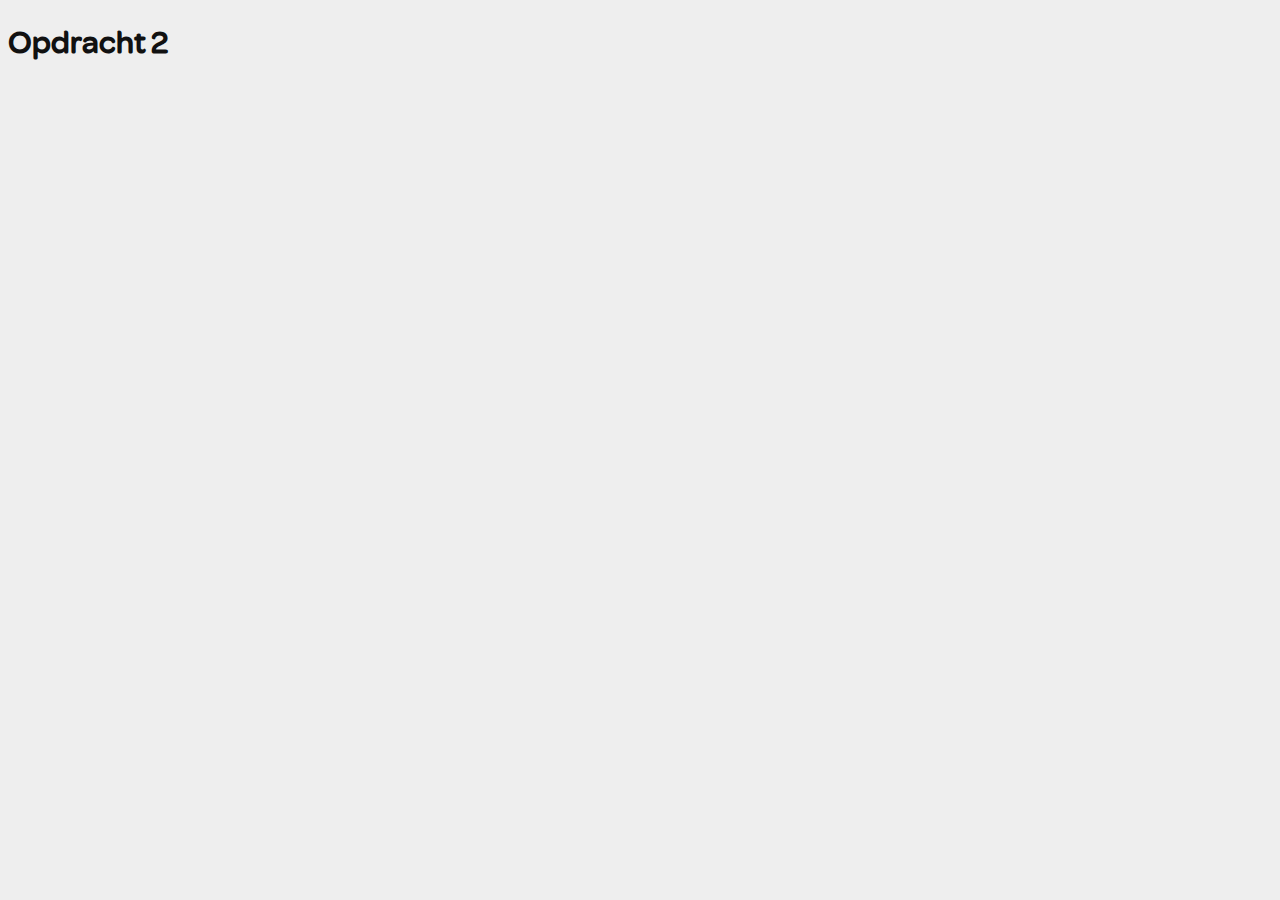
==== opdracht2/index.html @ a7a6c74e "Add files via upload" ====
<!doctype html>
<html lang="nl">
	
<head>
	<meta charset="UTF-8">
	<meta name="author" content="jouw naam">
	<meta name="viewport" content="width=device-width, initial-scale=1">
	
	<title>Opdracht 2: Interactie galore - Frontend voor Designers</title>
	
	<link href="styles/style.css" rel="stylesheet">
  <link rel="icon" type="image/svg+xml" href="images/favicon.svg">
</head>

<body>
	<h1>Opdracht 2</h1>

	<script defer src="scripts/script.js"></script>
</body>
	
</html>
---- opdracht2/styles/style.css ----
/* CSS Document */

/*********/
/* FONTS */
/*********/
@font-face {
	font-family: 'eenfont';
	src: url('../fonts/eenfont.woff2') format('woff2'),
			 url('../fonts/eenfont.woff') format('woff');
	font-weight: normal;
	font-style: normal;

}





/**************/
/* CSS REMEDY */
/**************/
*, *::after, *::before {
  box-sizing:border-box;  
}

button:not[disabled], summary {
	cursor: pointer;
}





/*********************/
/* CUSTOM PROPERTIES */
/*********************/
:root {
	/* startje */
	--color-text:#111;
	--color-background:#eee;
}





/****************/
/* JOUW STYLING */
/****************/
body {
  font-family:eenfont, sans-serif;
  color:var(--color-text);
  background-color:var(--color-background);
}

/* jouw code */
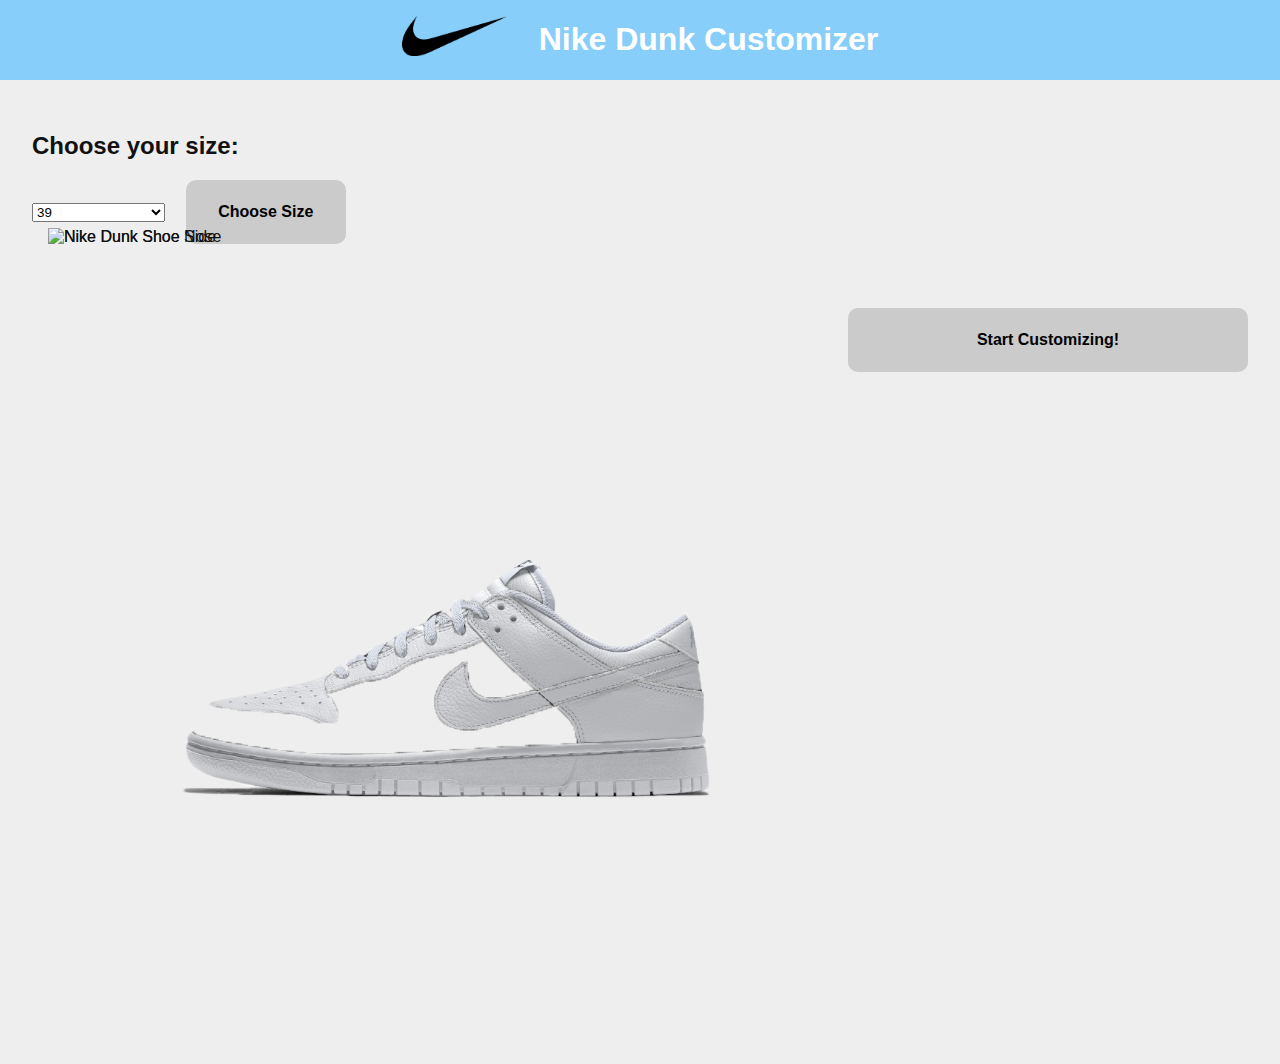
==== commit c38a0136: "Add files via upload" ====
--- a/opdracht2/index.html
+++ b/opdracht2/index.html
@@ -13,9 +13,121 @@
 </head>
 
 <body>
-	<h1>Opdracht 2</h1>
+	<div class="logo">
+		<img src="./images/logonike.png" alt="Nike logo">
+		<h1>Nike Dunk Customizer</h1>
+	</div>
+
+	<div class="customize-sneaker">
+	
+		<div class="size-container">
+			<h2>Choose your size:</h2>
+				<p id="sizeChosen"></p>
+		</div>
+
+		<form>
+
+			<select id="sizeList">
+				<option>39</option>
+				<option>40</option>
+				<option>41</option>
+				<option>42</option>
+				<option>43</option>
+				<option>44</option>
+				<option>45</option>
+				<option>46</option>
+			</select>
+		
+			<button id="size-button" type="button" onclick="selectSize()">Choose Size</button>
+		
+		</form>
+
+		<!-- <form>
+			<div class="size-container">
+				<div class="size-button">
+					<input type="radio" id="39" name="size-picker" onclick="myFunction(this.value)" value="39">
+						<label for="39">39</label>
+				</div>
+				<div class="size-button">
+					<input type="radio" id="40" name="size-picker" onclick="myFunction(this.value)" value="40">
+						<label for="40">40</label>
+				</div>
+				<div class="size-button">
+					<input type="radio" id="41" name="size-picker" onclick="myFunction(this.value)" value="41">
+						<label for="41">41</label>
+				</div>
+				<div class="size-button">
+					<input type="radio" id="42" name="size-picker" onclick="myFunction(this.value)" value="42">
+						<label for="42">42</label>
+				</div>
+				<div class="size-button">
+					<input type="radio" id="43" name="size-picker" onclick="myFunction(this.value)" value="43">
+						<label for="43">43</label>
+				</div>
+				<div class="size-button">
+					<input type="radio" id="44" name="size-picker" onclick="myFunction(this.value)" value="44">
+						<label for="44">44</label>
+				</div>
+				<div class="size-button">
+					<input type="radio" id="45" name="size-picker" onclick="myFunction(this.value)" value="45">
+						<label for="45">45</label>
+				</div>
+				<div class="size-button">
+					<input type="radio" id="46" name="size-picker" onclick="myFunction(this.value)" value="46">
+						<label for="46">46</label>
+				</div>	
+
+						  <input type="submit" value="Choose Size">
+			</div>
+	</form> -->
+
+		<div class="product-container">
+
+				<div id="shoe">
+					<img id="toe-shoe" src="./images/toe/ToeWhite.png" alt="Nike Dunk Shoe Toe"/>
+					<img id="nose-shoe" src="./images/nose/NoseWhite.png" alt="Nike Dunk Shoe Nose"/>
+					<img id="side-shoe" src="./images/side/SideWhite.png" alt="Nike Dunk Shoe Side"/>
+					<img id="swoosh-shoe" src="./images/swoosh/SwooshWhite.png" alt="Nike Dunk Shoe Swoosh"/>
+					<img id="lace-shoe" src="./images/lace/LaceWhite.png" alt="Nike Dunk Shoe Lace"/>
+					<img id="upper-shoe" src="./images/upper/UpperWhite.png" alt="Nike Dunk Shoe Upper"/>
+					<img id="heel-shoe" src="./images/heel/HeelWhite.png" alt="Nike Dunk Shoe Heel"/>
+					<img id="back-shoe" src="./images/back/BackWhite.png" alt="Nike Dunk Shoe Back"/>
+					<img id="sole-shoe" src="./images/sole/SoleWhite.png" alt="Nike Dunk Shoe Sole"/>					
+				</div>
+
+				<div class="buttons-container">
+					<button id="customize-button" onclick="openMenu()">Start Customizing!</button>
+				
+					<div id="myDIV">
+						<button id="toe-button" onclick="nextToeImage()" type="button">Toe</button>
+						<button id="nose-button"onclick="nextNoseImage()" type="button">Nose</button>
+						<button id="side-button"onclick="nextSideImage()" type="button">Side</button>
+						<button id="swoosh-button"onclick="nextSwooshImage()" type="button">Swoosh</button>
+						<button id="lace-button"onclick="nextLaceImage()" type="button">Laces</button>
+						<button id="upper-button"onclick="nextUpperImage()" type="button">Upper</button>
+						<button id="heel-button"onclick="nextHeelImage()" type="button">Heel</button>
+						<button id="back-button"onclick="nextBackImage()" type="button">Back</button>
+						<button id="sole-button"onclick="nextSoleImage()" type="button">Sole</button>
+						<button id="save">Save</button>
+					</div>	
+				</div>
+		</div>	
+
+		<!-- <div>
+			<img src="images/sole/SoleBlack.png" id="color" ondragstart="dragStartHandler(event);" draggable="true">
+			</img>
+		</div>
+		<div id="target"
+      			ondrop="dropHandler(event);"
+     			 ondragover="dragOverHandler(event);">
+     			 Drop Zone
+		</div> -->
+	</div>
+	
 
 	<script defer src="scripts/script.js"></script>
+
+	
 </body>
 	
 </html>
--- a/opdracht2/styles/style.css
+++ b/opdracht2/styles/style.css
@@ -3,17 +3,21 @@
 /*********/
 /* FONTS */
 /*********/
+/* @font-face {
+	font-family: 'Proxima-Nova';
+	src: url('../fonts/fontspring-demo-proximanova-bold-webfont.woff') format('woff2'),
+			 url('../fonts/fontspring-demo-proximanova-bold-webfont.woff2') format('woff');
+	font-weight: bold;
+	font-style: normal;
+}
+
 @font-face {
-	font-family: 'eenfont';
-	src: url('../fonts/eenfont.woff2') format('woff2'),
-			 url('../fonts/eenfont.woff') format('woff');
-	font-weight: normal;
-	font-style: normal;
-
-}
-
-
-
+	font-family: 'Proxima-Nova';
+	src: url('../fonts/fontspring-demo-proximanova-boldit-webfont.woff') format('woff2'),
+			 url('../fonts/fontspring-demo-proximanova-boldit-webfont.woff2') format('woff');
+	font-weight: bold;
+	font-style: italic;
+} */
 
 
 /**************/
@@ -26,10 +30,6 @@
 button:not[disabled], summary {
 	cursor: pointer;
 }
-
-
-
-
 
 /*********************/
 /* CUSTOM PROPERTIES */
@@ -40,18 +40,267 @@
 	--color-background:#eee;
 }
 
-
-
-
-
 /****************/
 /* JOUW STYLING */
 /****************/
 body {
-  font-family:eenfont, sans-serif;
+  font-family: Helvetica, sans-serif, sans-serif;
   color:var(--color-text);
   background-color:var(--color-background);
+  padding: 0;
+  margin: 0;
 }
 
 /* jouw code */
 
+.logo{
+	display: flex;
+	gap: 2em;
+	justify-content: center;
+	background-color: lightskyblue;
+}
+
+h1{
+	color: white;
+}
+
+.logo img{
+	width: 105px;
+	height: 40px;
+	margin-top: 1em;
+}
+
+.customize-sneaker{
+	padding: 2em;
+}
+
+.product-container{
+	display: flex;
+	justify-content: flex-end;
+}
+
+.size-container{
+	display: flex;
+	align-items: center;
+}
+
+form{
+	margin-bottom: 4em;
+	margin-left: 0;
+}
+
+#sizeList{
+	width: 10em;
+}
+
+#size-button{
+	background-color: rgb(203, 203, 203);
+	border-radius: 10px;
+	border: none;
+	cursor: pointer;
+	font-size: 1em;
+	font-weight: 900;
+	width: 10em;
+	margin-left: 1em;
+	height: 4em;
+	align-self: center;
+}
+
+#size-button:hover{
+	background-color: rgb(143, 212, 255);
+	color: white;
+	transition: 1s;
+}
+
+#sizeChosen{
+	font-size: 2em;
+	margin-left: 1em;
+	margin-top: 1em;
+	color: rgb(0, 162, 255);
+}
+
+.buttons-container{
+	width: 400px;
+}
+
+#customize-button{
+	background-color: rgb(203, 203, 203);
+	border: none;
+	font-size: 1em;
+	font-weight: 900;
+	border-radius: 10px;
+	cursor: pointer;
+	width: 100%;
+	height: 4em;
+}
+
+#customize-button:hover{
+	background-color: rgb(143, 212, 255);
+	color: white;
+	transition: .8s;
+}
+
+#myDIV{
+	display: none;
+	grid-template-columns: 1fr 1fr;
+	margin-top: 1em;
+	cursor: pointer;
+}
+
+#myDIV button{
+	padding: 1em;
+	margin: 1em;
+	cursor: pointer;
+	font-size: 1em;
+	width: 12em;
+	margin-left: 0;
+}
+
+#myDIV button:nth-of-type(10){
+	background-color: lightblue;
+	border-radius: 8px;
+	border: none;
+	cursor: pointer;
+}
+
+#myDIV button:nth-of-type(10):hover{
+	background-color: rgb(37, 204, 255);
+	transition: 1s;
+}
+
+#myDIV p{
+	font-size: 2em;
+	color: white;
+}
+
+#toe-shoe,
+#nose-shoe,
+#side-shoe,
+#swoosh-shoe,
+#lace-shoe,
+#upper-shoe,
+#heel-shoe,
+#back-shoe {
+	width: 800px;
+	height: auto;
+	position: absolute;
+	margin-left: -25em;
+	margin-top: -5em;
+}
+
+#sole-shoe{
+	width: 800px;
+	height: auto;
+	margin-left: -25em;
+	margin-top: -5em;
+}
+
+#toe-shoe,
+#swoosh-shoe{
+	animation: part-1 2.5s ease-in-out forwards;
+}
+
+#nose-shoe,
+#upper-shoe,
+#side-shoe{
+	animation: part-2 2.5s ease-in-out forwards;
+}
+
+#heel-shoe,
+#sole-shoe{
+	animation: part-3 2.5s ease-in-out forwards;
+}
+
+#lace-shoe,
+#back-shoe{
+	animation: part-4 2.5s ease-in-out forwards;
+}
+
+
+@keyframes part-1 {
+  0% {
+    transform: translateX(-200%);
+  }
+  100% {
+    transform: translateX(0);
+  }
+}
+
+@keyframes part-2 {
+	0% {
+	  transform: translateY(-200%);
+	}
+	100% {
+	  transform: translateY(0);
+	}
+}
+
+@keyframes part-3 {
+	0% {
+	  transform: translateX(200%);
+	}
+	100% {
+	  transform: translateX(0);
+	}
+}
+
+@keyframes part-4 {
+	0% {
+	  transform: translateY(200%);
+	}
+	100% {
+	  transform: translateY(0);
+	}
+}
+
+@media only screen and (max-width: 1050px) {
+
+	.product-container{
+		display: flex;
+		flex-direction: column;
+		align-items: center;
+	}
+
+	#toe-shoe,
+	#nose-shoe,
+	#side-shoe,
+	#swoosh-shoe,
+	#lace-shoe,
+	#upper-shoe,
+	#heel-shoe,
+	#back-shoe,
+	#sole-shoe{
+		align-items: center;
+		margin-left: 0;
+		width: 650px;
+		height: auto;
+	}
+}
+
+@media only screen and (max-width: 600px) {
+
+	h1{
+		font-size: 1.5em;
+	}
+
+	.logo img{
+		width: 80px;
+		height: 30px;
+	}
+
+	#toe-shoe,
+	#nose-shoe,
+	#side-shoe,
+	#swoosh-shoe,
+	#lace-shoe,
+	#upper-shoe,
+	#heel-shoe,
+	#back-shoe,
+	#sole-shoe{
+		align-items: center;
+		margin-left: 0;
+		width: 500px;
+		height: auto;
+	}
+
+}
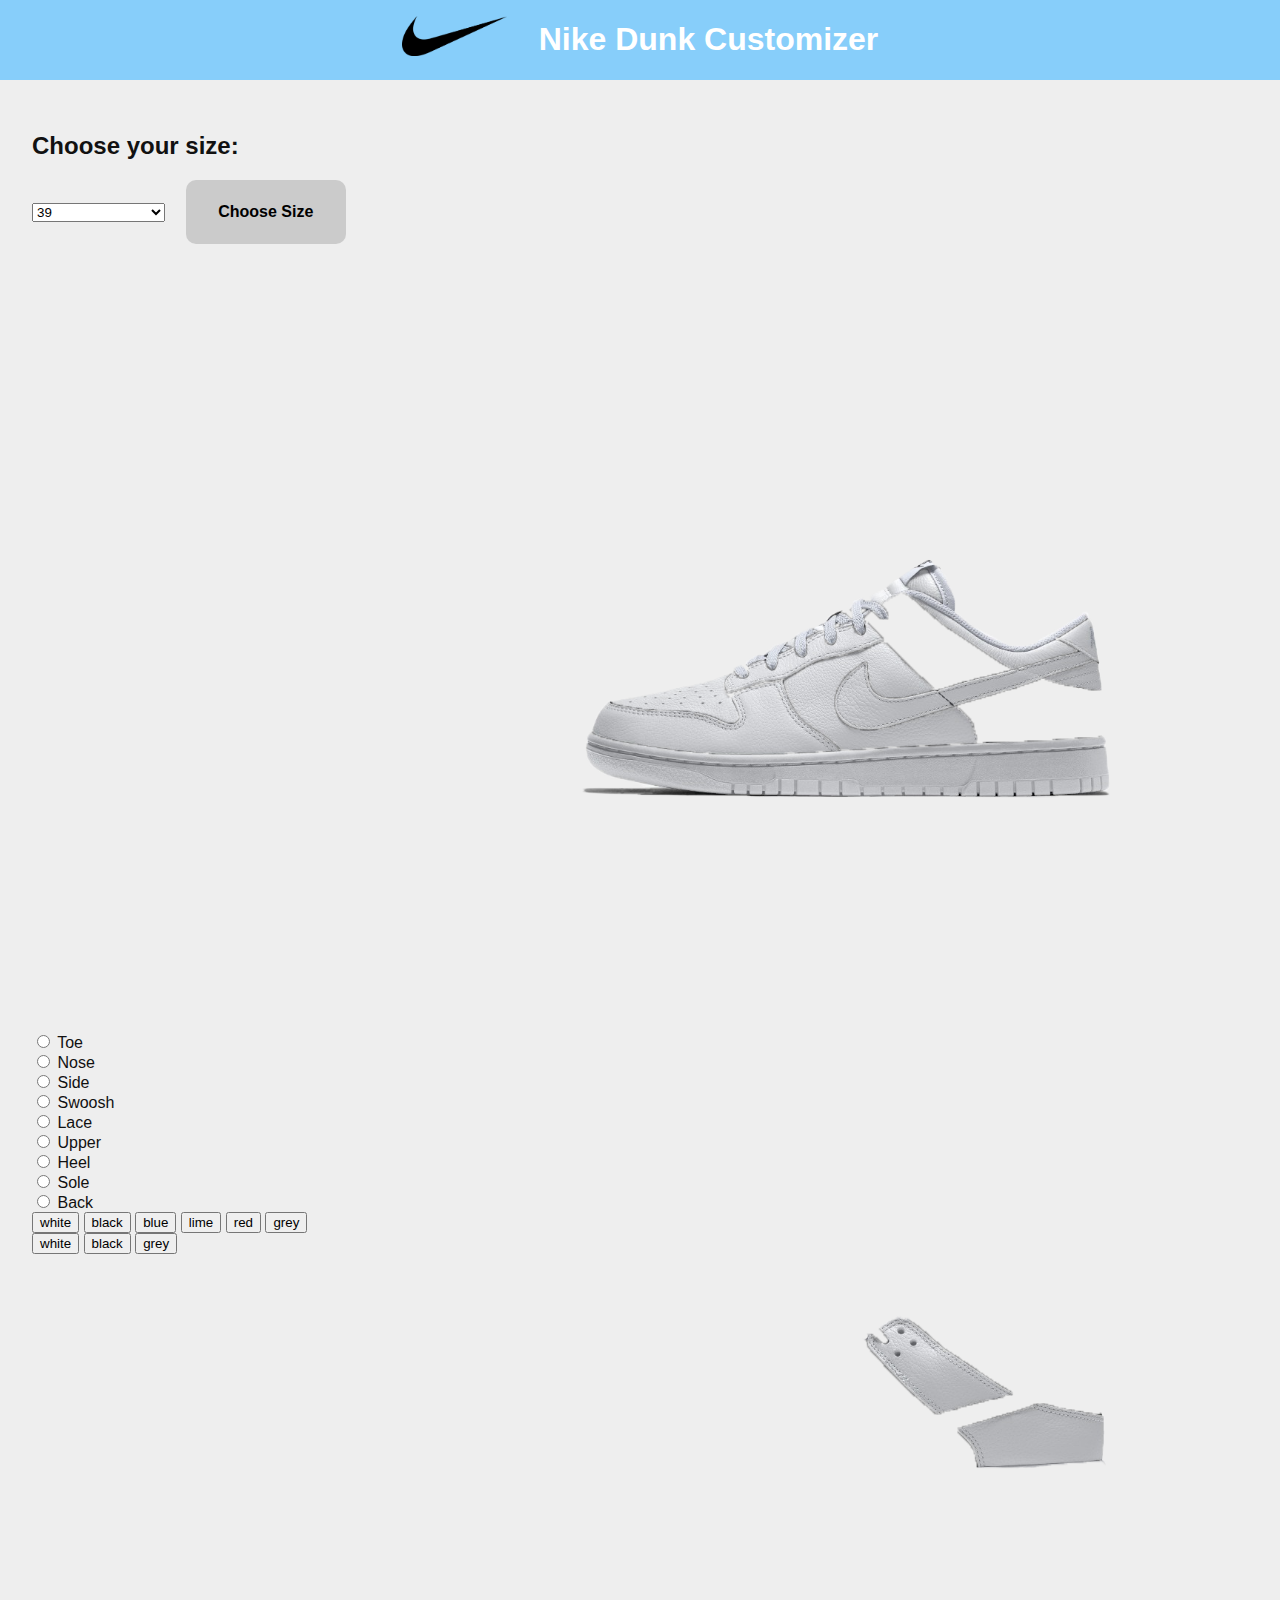
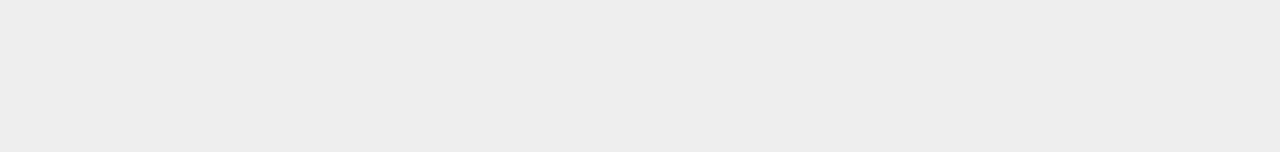
==== commit 2465940d: "Add files via upload" ====
--- a/opdracht2/index.html
+++ b/opdracht2/index.html
@@ -42,50 +42,40 @@
 		
 		</form>
 
-		<!-- <form>
-			<div class="size-container">
-				<div class="size-button">
-					<input type="radio" id="39" name="size-picker" onclick="myFunction(this.value)" value="39">
-						<label for="39">39</label>
-				</div>
-				<div class="size-button">
-					<input type="radio" id="40" name="size-picker" onclick="myFunction(this.value)" value="40">
-						<label for="40">40</label>
-				</div>
-				<div class="size-button">
-					<input type="radio" id="41" name="size-picker" onclick="myFunction(this.value)" value="41">
-						<label for="41">41</label>
-				</div>
-				<div class="size-button">
-					<input type="radio" id="42" name="size-picker" onclick="myFunction(this.value)" value="42">
-						<label for="42">42</label>
-				</div>
-				<div class="size-button">
-					<input type="radio" id="43" name="size-picker" onclick="myFunction(this.value)" value="43">
-						<label for="43">43</label>
-				</div>
-				<div class="size-button">
-					<input type="radio" id="44" name="size-picker" onclick="myFunction(this.value)" value="44">
-						<label for="44">44</label>
-				</div>
-				<div class="size-button">
-					<input type="radio" id="45" name="size-picker" onclick="myFunction(this.value)" value="45">
-						<label for="45">45</label>
-				</div>
-				<div class="size-button">
-					<input type="radio" id="46" name="size-picker" onclick="myFunction(this.value)" value="46">
-						<label for="46">46</label>
-				</div>	
-
-						  <input type="submit" value="Choose Size">
-			</div>
-	</form> -->
-
 		<div class="product-container">
 
-				<div id="shoe">
-					<img id="toe-shoe" src="./images/toe/ToeWhite.png" alt="Nike Dunk Shoe Toe"/>
-					<img id="nose-shoe" src="./images/nose/NoseWhite.png" alt="Nike Dunk Shoe Nose"/>
+				<div>
+					<div id="droptargetToe">
+						<img id="toe-shoe" src="./images/toe/ToeWhite.png" alt="Nike Dunk Shoe Toe"/>
+					</div>
+					<div id="droptargetNose">
+						<img id="nose-shoe" src="./images/nose/NoseWhite.png" alt="Nike Dunk Shoe Nose"/>
+					</div>
+					<div id="droptargetSide">
+						<img id="side-shoe" src="./images/side/SideWhite.png" alt="Nike Dunk Shoe Side"/>
+					</div>
+					<div id="droptargetSwoosh">
+						<img id="swoosh-shoe" src="./images/swoosh/SwooshWhite.png" alt="Nike Dunk Shoe Swoosh"/>
+					</div>
+					<div id="droptargetLace">
+						<img id="lace-shoe" src="./images/lace/LaceWhite.png" alt="Nike Dunk Shoe Lace"/>
+					</div>
+					<div id="droptargetUpper">
+						<img id="upper-shoe" src="./images/upper/UpperWhite.png" alt="Nike Dunk Shoe Upper"/>
+					</div>
+					<div id="droptargetHeel">
+						<img id="heel-shoe" src="./images/heel/HeelWhite.png" alt="Nike Dunk Shoe Heel"/>
+					</div>
+					<div id="droptargetSole">
+						<img id="sole-shoe" src="./images/sole/SoleWhite.png" alt="Nike Dunk Shoe Sole"/>
+					</div>
+					<div id="droptargetBack">
+						<img id="back-shoe" src="./images/back/BackWhite.png" alt="Nike Dunk Shoe Back"/>
+					</div>
+				</div>
+		</div>	
+
+				<!-- <div id="droptarget">
 					<img id="side-shoe" src="./images/side/SideWhite.png" alt="Nike Dunk Shoe Side"/>
 					<img id="swoosh-shoe" src="./images/swoosh/SwooshWhite.png" alt="Nike Dunk Shoe Swoosh"/>
 					<img id="lace-shoe" src="./images/lace/LaceWhite.png" alt="Nike Dunk Shoe Lace"/>
@@ -93,12 +83,12 @@
 					<img id="heel-shoe" src="./images/heel/HeelWhite.png" alt="Nike Dunk Shoe Heel"/>
 					<img id="back-shoe" src="./images/back/BackWhite.png" alt="Nike Dunk Shoe Back"/>
 					<img id="sole-shoe" src="./images/sole/SoleWhite.png" alt="Nike Dunk Shoe Sole"/>					
-				</div>
-
-				<div class="buttons-container">
+				</div> -->
+
+				<!-- <div class="buttons-container">
 					<button id="customize-button" onclick="openMenu()">Start Customizing!</button>
 				
-					<div id="myDIV">
+					<div id="shoe-buttons">
 						<button id="toe-button" onclick="nextToeImage()" type="button">Toe</button>
 						<button id="nose-button"onclick="nextNoseImage()" type="button">Nose</button>
 						<button id="side-button"onclick="nextSideImage()" type="button">Side</button>
@@ -108,24 +98,120 @@
 						<button id="heel-button"onclick="nextHeelImage()" type="button">Heel</button>
 						<button id="back-button"onclick="nextBackImage()" type="button">Back</button>
 						<button id="sole-button"onclick="nextSoleImage()" type="button">Sole</button>
-						<button id="save">Save</button>
 					</div>	
-				</div>
-		</div>	
-
-		<!-- <div>
-			<img src="images/sole/SoleBlack.png" id="color" ondragstart="dragStartHandler(event);" draggable="true">
-			</img>
-		</div>
-		<div id="target"
-      			ondrop="dropHandler(event);"
-     			 ondragover="dragOverHandler(event);">
-     			 Drop Zone
-		</div> -->
+				</div> -->
+
+				<!-- <button id="menuButtonToe" onclick="openMenuToe()">Toe</button>
+				<button id="menuButtonNose" onclick="openMenuNose()">Nose</button> -->
+		
+				<!-- <div>
+					<div>
+					  <input type="radio" id="toe" name="itemSelect" value="Toe"
+							 checked onclick="openMenuToe()">
+					  <label for="toe">Toe</label>
+					</div>
+				
+					<div>
+					  <input type="radio" id="nose" name="itemSelect" value="Nose" onclick="openMenuNose()">
+					  <label for="nose">Nose</label>
+					</div>
+				</div> -->
+
+				<div>
+					<div>
+					  <input type="radio" id="toe" name="itemSelect" value="Toe"
+							onclick="openMenu()">
+					  <label for="toe">Toe</label>
+					</div>
+				
+					<div>
+					  <input type="radio" id="nose" name="itemSelect" value="Nose" 
+					  		onclick="openMenu()">
+					  <label for="">Nose</label>
+					</div>
+					
+					<div>
+						<input type="radio" id="side" name="itemSelect" value="Side" 
+								onclick="openMenu()">
+						<label for="">Side</label>
+					</div>
+
+					<div>
+					  <input type="radio" id="swoosh" name="itemSelect" value="Swoosh" 
+					  		onclick="openMenu()">
+					  <label for="">Swoosh</label>
+					</div>
+
+					<div>
+						<input type="radio" id="lace" name="itemSelect" value="Lace" 
+								onclick="openMenu()">
+						<label for="">Lace</label>
+					</div>
+
+					<div>
+						<input type="radio" id="upper" name="itemSelect" value="Upper" 
+								onclick="openMenu()">
+						<label for="">Upper</label>
+					</div>
+
+					<div>
+						<input type="radio" id="heel" name="itemSelect" value="Heel" 
+								onclick="openMenu()">
+						<label for="">Heel</label>
+					</div>
+
+					<div>
+						<input type="radio" id="sole" name="itemSelect" value="Sole" 
+								onclick="openMenuSole()">
+						<label for="">Sole</label>
+					</div>
+
+					<div>
+						<input type="radio" id="back" name="itemSelect" value="Back" 
+								onclick="openMenu()">
+						<label for="">Back</label>
+					</div>
+				</div>
+					
+
+				
+
+				<!-- <div id="toeColors">
+					<button id="dragWhiteToe" draggable="true" value="white">white</button>
+					<button id="dragBlackToe" draggable="true" value="black">black</button>
+					<button id="dragBlueToe" draggable="true" value="blue">blue</button>
+					<button id="dragLimeToe" draggable="true" value="lime">lime</button>
+					<button id="dragRedToe" draggable="true" value="red">red</button>
+					<button id="dragGreyToe" draggable="true" value="grey">grey</button>
+				</div>
+
+				<div id="noseColors">
+					<button id="dragWhiteNose" draggable="true" value="white">white</button>
+					<button id="dragBlackNose" draggable="true" value="black">black</button>
+					<button id="dragBlueNose" draggable="true" value="blue">blue</button>
+					<button id="dragLimeNose" draggable="true" value="lime">lime</button>
+					<button id="dragRedNose" draggable="true" value="red">red</button>
+					<button id="dragGreyNose" draggable="true" value="grey">grey</button>
+				</div> -->
+
+				<div id="colors">
+					<button id="dragWhite" draggable="true" value="white">white</button>
+					<button id="dragBlack" draggable="true" value="black">black</button>
+					<button id="dragBlue" draggable="true" value="blue">blue</button>
+					<button id="dragLime" draggable="true" value="lime">lime</button>
+					<button id="dragRed" draggable="true" value="red">red</button>
+					<button id="dragGrey" draggable="true" value="grey">grey</button>
+				</div>
+
+				<div id="colors-sole">
+					<button id="dragWhite" draggable="true" value="white">white</button>
+					<button id="dragBlack" draggable="true" value="black">black</button>
+					<button id="dragGrey" draggable="true" value="grey">grey</button>
+				</div>
 	</div>
 	
 
-	<script defer src="scripts/script.js"></script>
+	<script src="scripts/script.js"></script>
 
 	
 </body>
--- a/opdracht2/styles/style.css
+++ b/opdracht2/styles/style.css
@@ -157,15 +157,17 @@
 }
 
 #myDIV button:nth-of-type(10){
-	background-color: lightblue;
+	background-color: rgb(203, 203, 203);
+	font-weight: 900;
 	border-radius: 8px;
 	border: none;
 	cursor: pointer;
 }
 
 #myDIV button:nth-of-type(10):hover{
-	background-color: rgb(37, 204, 255);
-	transition: 1s;
+	background-color: rgb(143, 212, 255);
+	transition: .8s;
+	color: white;
 }
 
 #myDIV p{
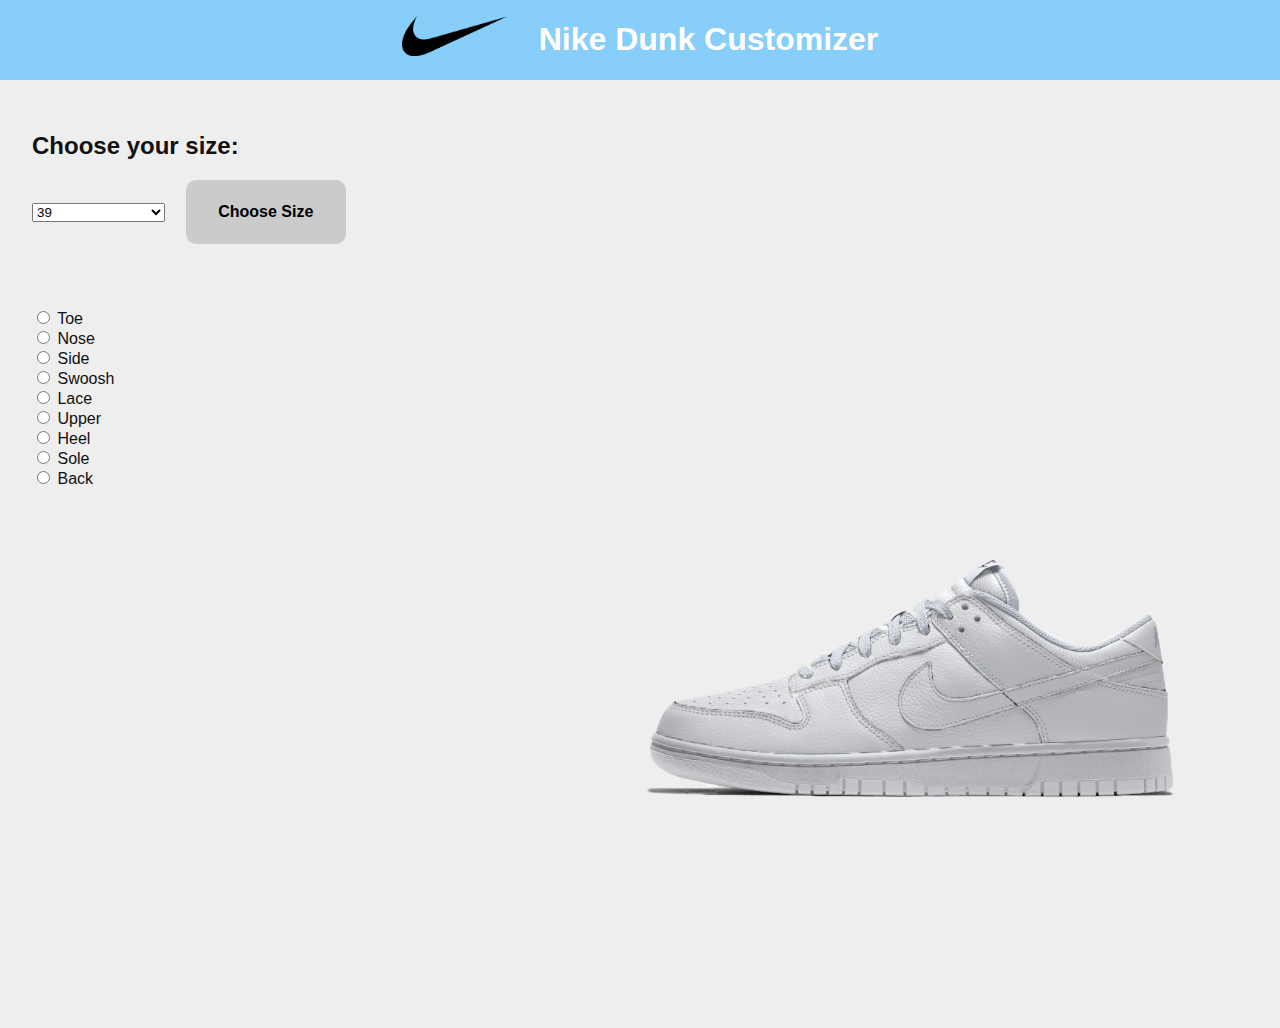
==== commit 46059c62: "Add files via upload" ====
--- a/opdracht2/index.html
+++ b/opdracht2/index.html
@@ -75,48 +75,6 @@
 				</div>
 		</div>	
 
-				<!-- <div id="droptarget">
-					<img id="side-shoe" src="./images/side/SideWhite.png" alt="Nike Dunk Shoe Side"/>
-					<img id="swoosh-shoe" src="./images/swoosh/SwooshWhite.png" alt="Nike Dunk Shoe Swoosh"/>
-					<img id="lace-shoe" src="./images/lace/LaceWhite.png" alt="Nike Dunk Shoe Lace"/>
-					<img id="upper-shoe" src="./images/upper/UpperWhite.png" alt="Nike Dunk Shoe Upper"/>
-					<img id="heel-shoe" src="./images/heel/HeelWhite.png" alt="Nike Dunk Shoe Heel"/>
-					<img id="back-shoe" src="./images/back/BackWhite.png" alt="Nike Dunk Shoe Back"/>
-					<img id="sole-shoe" src="./images/sole/SoleWhite.png" alt="Nike Dunk Shoe Sole"/>					
-				</div> -->
-
-				<!-- <div class="buttons-container">
-					<button id="customize-button" onclick="openMenu()">Start Customizing!</button>
-				
-					<div id="shoe-buttons">
-						<button id="toe-button" onclick="nextToeImage()" type="button">Toe</button>
-						<button id="nose-button"onclick="nextNoseImage()" type="button">Nose</button>
-						<button id="side-button"onclick="nextSideImage()" type="button">Side</button>
-						<button id="swoosh-button"onclick="nextSwooshImage()" type="button">Swoosh</button>
-						<button id="lace-button"onclick="nextLaceImage()" type="button">Laces</button>
-						<button id="upper-button"onclick="nextUpperImage()" type="button">Upper</button>
-						<button id="heel-button"onclick="nextHeelImage()" type="button">Heel</button>
-						<button id="back-button"onclick="nextBackImage()" type="button">Back</button>
-						<button id="sole-button"onclick="nextSoleImage()" type="button">Sole</button>
-					</div>	
-				</div> -->
-
-				<!-- <button id="menuButtonToe" onclick="openMenuToe()">Toe</button>
-				<button id="menuButtonNose" onclick="openMenuNose()">Nose</button> -->
-		
-				<!-- <div>
-					<div>
-					  <input type="radio" id="toe" name="itemSelect" value="Toe"
-							 checked onclick="openMenuToe()">
-					  <label for="toe">Toe</label>
-					</div>
-				
-					<div>
-					  <input type="radio" id="nose" name="itemSelect" value="Nose" onclick="openMenuNose()">
-					  <label for="nose">Nose</label>
-					</div>
-				</div> -->
-
 				<div>
 					<div>
 					  <input type="radio" id="toe" name="itemSelect" value="Toe"
@@ -173,27 +131,6 @@
 					</div>
 				</div>
 					
-
-				
-
-				<!-- <div id="toeColors">
-					<button id="dragWhiteToe" draggable="true" value="white">white</button>
-					<button id="dragBlackToe" draggable="true" value="black">black</button>
-					<button id="dragBlueToe" draggable="true" value="blue">blue</button>
-					<button id="dragLimeToe" draggable="true" value="lime">lime</button>
-					<button id="dragRedToe" draggable="true" value="red">red</button>
-					<button id="dragGreyToe" draggable="true" value="grey">grey</button>
-				</div>
-
-				<div id="noseColors">
-					<button id="dragWhiteNose" draggable="true" value="white">white</button>
-					<button id="dragBlackNose" draggable="true" value="black">black</button>
-					<button id="dragBlueNose" draggable="true" value="blue">blue</button>
-					<button id="dragLimeNose" draggable="true" value="lime">lime</button>
-					<button id="dragRedNose" draggable="true" value="red">red</button>
-					<button id="dragGreyNose" draggable="true" value="grey">grey</button>
-				</div> -->
-
 				<div id="colors">
 					<button id="dragWhite" draggable="true" value="white">white</button>
 					<button id="dragBlack" draggable="true" value="black">black</button>
@@ -203,11 +140,11 @@
 					<button id="dragGrey" draggable="true" value="grey">grey</button>
 				</div>
 
-				<div id="colors-sole">
+				<!-- <div id="colors-sole">
 					<button id="dragWhite" draggable="true" value="white">white</button>
 					<button id="dragBlack" draggable="true" value="black">black</button>
 					<button id="dragGrey" draggable="true" value="grey">grey</button>
-				</div>
+				</div> -->
 	</div>
 	
 
--- a/opdracht2/styles/style.css
+++ b/opdracht2/styles/style.css
@@ -76,7 +76,8 @@
 
 .product-container{
 	display: flex;
-	justify-content: flex-end;
+	justify-content: space-between;
+
 }
 
 .size-container{
@@ -91,6 +92,11 @@
 
 #sizeList{
 	width: 10em;
+}
+
+img{
+	width: 500px;
+	height: auto;
 }
 
 #size-button{
@@ -121,6 +127,7 @@
 
 .buttons-container{
 	width: 400px;
+	margin-right: 10%;
 }
 
 #customize-button{
@@ -140,14 +147,14 @@
 	transition: .8s;
 }
 
-#myDIV{
+#shoe-buttons{
 	display: none;
 	grid-template-columns: 1fr 1fr;
 	margin-top: 1em;
 	cursor: pointer;
 }
 
-#myDIV button{
+#shoe-buttons button{
 	padding: 1em;
 	margin: 1em;
 	cursor: pointer;
@@ -156,7 +163,7 @@
 	margin-left: 0;
 }
 
-#myDIV button:nth-of-type(10){
+#shoe-buttons button:nth-of-type(10){
 	background-color: rgb(203, 203, 203);
 	font-weight: 900;
 	border-radius: 8px;
@@ -164,40 +171,18 @@
 	cursor: pointer;
 }
 
-#myDIV button:nth-of-type(10):hover{
+#shoe-buttons button:nth-of-type(10):hover{
 	background-color: rgb(143, 212, 255);
 	transition: .8s;
 	color: white;
 }
 
-#myDIV p{
+#shoe-buttons p{
 	font-size: 2em;
 	color: white;
 }
 
-#toe-shoe,
-#nose-shoe,
-#side-shoe,
-#swoosh-shoe,
-#lace-shoe,
-#upper-shoe,
-#heel-shoe,
-#back-shoe {
-	width: 800px;
-	height: auto;
-	position: absolute;
-	margin-left: -25em;
-	margin-top: -5em;
-}
-
-#sole-shoe{
-	width: 800px;
-	height: auto;
-	margin-left: -25em;
-	margin-top: -5em;
-}
-
-#toe-shoe,
+/* #toe-shoe,
 #swoosh-shoe{
 	animation: part-1 2.5s ease-in-out forwards;
 }
@@ -216,10 +201,10 @@
 #lace-shoe,
 #back-shoe{
 	animation: part-4 2.5s ease-in-out forwards;
-}
-
-
-@keyframes part-1 {
+} */
+
+
+/* @keyframes part-1 {
   0% {
     transform: translateX(-200%);
   }
@@ -253,14 +238,18 @@
 	100% {
 	  transform: translateY(0);
 	}
-}
-
-@media only screen and (max-width: 1050px) {
+} */
+
+/* @media only screen and (max-width: 1050px) {
 
 	.product-container{
 		display: flex;
 		flex-direction: column;
 		align-items: center;
+	}
+
+	.buttons-container{
+		margin-right: 0;
 	}
 
 	#toe-shoe,
@@ -290,6 +279,10 @@
 		height: 30px;
 	}
 
+	.buttons-container{
+		margin-right: 0;
+	}
+
 	#toe-shoe,
 	#nose-shoe,
 	#side-shoe,
@@ -305,4 +298,303 @@
 		height: auto;
 	}
 
-}
+} */
+
+#colors,
+#colors-sole{
+	display: none;
+}
+
+#toe-shoe,
+#nose-shoe,
+#side-shoe,
+#swoosh-shoe,
+#lace-shoe,
+#upper-shoe,
+#heel-shoe,
+#back-shoe,
+#sole-shoe {
+	width: 800px;
+	height: auto;
+	position: absolute;
+	margin-top: -5em;
+	margin-left: 30em;
+}
+
+button {
+	inline-size:4em;
+	aspect-ratio: 1;
+	appearance:none;
+	border-radius:50%;
+	border:none;
+	font-size:1em;
+	cursor: pointer;
+}
+
+button[value="white"] {
+	background-color:white;
+}
+
+button[value="black"] {
+	background-color:rgb(15, 15, 15);
+	color: white;
+}
+
+button[value="blue"] {
+	background-color:blue;
+}
+
+button[value="lime"] {
+	background-color: #A4D4BA;
+}
+
+button[value="red"] {
+	background-color:red;
+}
+
+button[value="grey"] {
+	background-color: #6F7478;
+}
+
+#toeColors,
+#noseColors{
+	display: none;
+	margin-top: 1em;
+	cursor: pointer;
+}
+
+/* #droptargetToe,
+#droptargetNose {
+	inline-size:8em;
+} */
+
+/* #droptargetToe img,
+#droptargetNose img {
+	height: 700px;
+	width: auto;
+} */
+
+/* Set Toe Images */
+
+#droptargetToe[data-color="white"] img {
+	content: url("../images/toe/ToeWhite.png");
+}
+
+#droptargetToe[data-color="black"] img {
+	content: url("../images/toe/ToeBlack.png");
+}
+
+#droptargetToe[data-color="blue"] img {
+	content: url("../images/toe/ToeBlue.png");
+}
+
+#droptargetToe[data-color="lime"] img {
+	content: url("../images/toe/ToeLime.png");
+}
+
+#droptargetToe[data-color="red"] img {
+	content: url("../images/toe/ToeRed.png");
+}
+
+#droptargetToe[data-color="grey"] img {
+	content: url("../images/toe/ToeGrey.png");
+}
+
+/* Set Nose Images */
+
+#droptargetNose[data-color="white"] img {
+	content: url("../images/nose/NoseWhite.png");
+}
+
+#droptargetNose[data-color="black"] img {
+	content: url("../images/nose/NoseBlack.png");
+}
+
+#droptargetNose[data-color="blue"] img {
+	content: url("../images/nose/NoseBlue.png");
+}
+
+#droptargetNose[data-color="lime"] img {
+	content: url("../images/nose/NoseLime.png");
+}
+
+#droptargetNose[data-color="red"] img {
+	content: url("../images/nose/NoseRed.png");
+}
+
+#droptargetNose[data-color="grey"] img {
+	content: url("../images/nose/NoseGrey.png");
+}
+
+/* Set Side Images */
+
+#droptargetSide[data-color="white"] img {
+	content: url("../images/side/SideWhite.png");
+}
+
+#droptargetSide[data-color="black"] img {
+	content: url("../images/side/SideBlack.png");
+}
+
+#droptargetSide[data-color="blue"] img {
+	content: url("../images/side/SideBlue.png");
+}
+
+#droptargetSide[data-color="lime"] img {
+	content: url("../images/side/SideLime.png");
+}
+
+#droptargetSide[data-color="red"] img {
+	content: url("../images/side/SideRed.png");
+}
+
+#droptargetSide[data-color="grey"] img {
+	content: url("../images/side/SideGrey.png");
+}
+
+/* Set Swoosh Images */
+
+#droptargetSwoosh[data-color="white"] img {
+	content: url("../images/swoosh/SwooshWhite.png");
+}
+
+#droptargetSwoosh[data-color="black"] img {
+	content: url("../images/swoosh/SwooshBlack.png");
+}
+
+#droptargetSwoosh[data-color="blue"] img {
+	content: url("../images/swoosh/SwooshBlue.png");
+}
+
+#droptargetSwoosh[data-color="lime"] img {
+	content: url("../images/swoosh/SwooshLime.png");
+}
+
+#droptargetSwoosh[data-color="red"] img {
+	content: url("../images/swoosh/SwooshRed.png");
+}
+
+#droptargetSwoosh[data-color="grey"] img {
+	content: url("../images/swoosh/SwooshGrey.png");
+}
+
+/* Set Lace Images */
+
+#droptargetLace[data-color="white"] img {
+	content: url("../images/lace/LaceWhite.png");
+}
+
+#droptargetLace[data-color="black"] img {
+	content: url("../images/lace/LaceBlack.png");
+}
+
+#droptargetLace[data-color="blue"] img {
+	content: url("../images/lace/LaceBlue.png");
+}
+
+#droptargetLace[data-color="lime"] img {
+	content: url("../images/lace/LaceLime.png");
+}
+
+#droptargetLace[data-color="red"] img {
+	content: url("../images/lace/LaceRed.png");
+}
+
+#droptargetLace[data-color="grey"] img {
+	content: url("../images/lace/LaceGrey.png");
+}
+
+/* Set Upper Images */
+
+#droptargetUpper[data-color="white"] img {
+	content: url("../images/upper/UpperWhite.png");
+}
+
+#droptargetUpper[data-color="black"] img {
+	content: url("../images/upper/UpperBlack.png");
+}
+
+#droptargetUpper[data-color="blue"] img {
+	content: url("../images/upper/UpperBlue.png");
+}
+
+#droptargetUpper[data-color="lime"] img {
+	content: url("../images/upper/UpperLime.png");
+}
+
+#droptargetUpper[data-color="red"] img {
+	content: url("../images/upper/UpperRed.png");
+}
+
+#droptargetUpper[data-color="grey"] img {
+	content: url("../images/upper/UpperGrey.png");
+}
+
+/* Set Heel Images */
+
+#droptargetHeel[data-color="white"] img {
+	content: url("../images/heel/HeelWhite.png");
+}
+
+#droptargetHeel[data-color="black"] img {
+	content: url("../images/heel/HeelBlack.png");
+}
+
+#droptargetHeel[data-color="blue"] img {
+	content: url("../images/heel/HeelBlue.png");
+}
+
+#droptargetHeel[data-color="lime"] img {
+	content: url("../images/heel/HeelLime.png");
+}
+
+#droptargetHeel[data-color="red"] img {
+	content: url("../images/heel/HeelRed.png");
+}
+
+#droptargetHeel[data-color="grey"] img {
+	content: url("../images/heel/HeelGrey.png");
+}
+
+/* Set Back Images */
+
+#droptargetBack[data-color="white"] img {
+	content: url("../images/back/BackWhite.png");
+}
+
+#droptargetBack[data-color="black"] img {
+	content: url("../images/back/BackBlack.png");
+}
+
+#droptargetBack[data-color="blue"] img {
+	content: url("../images/back/BackBlue.png");
+}
+
+#droptargetBack[data-color="lime"] img {
+	content: url("../images/back/BackLime.png");
+}
+
+#droptargetBack[data-color="red"] img {
+	content: url("../images/back/BackRed.png");
+}
+
+#droptargetBack[data-color="grey"] img {
+	content: url("../images/back/BackGrey.png");
+}
+
+/* Set Sole Images */
+
+#droptargeSole[data-color="white"] img {
+	content: url("../images/sole/SoleWhite.png");
+}
+
+#droptargeSole[data-color="black"] img {
+	content: url("../images/sole/SoleBlack.png");
+}
+
+#droptargeSole[data-color="blue"] img {
+	content: url("../images/sole/SoleGrey.png");
+}
+
+
+
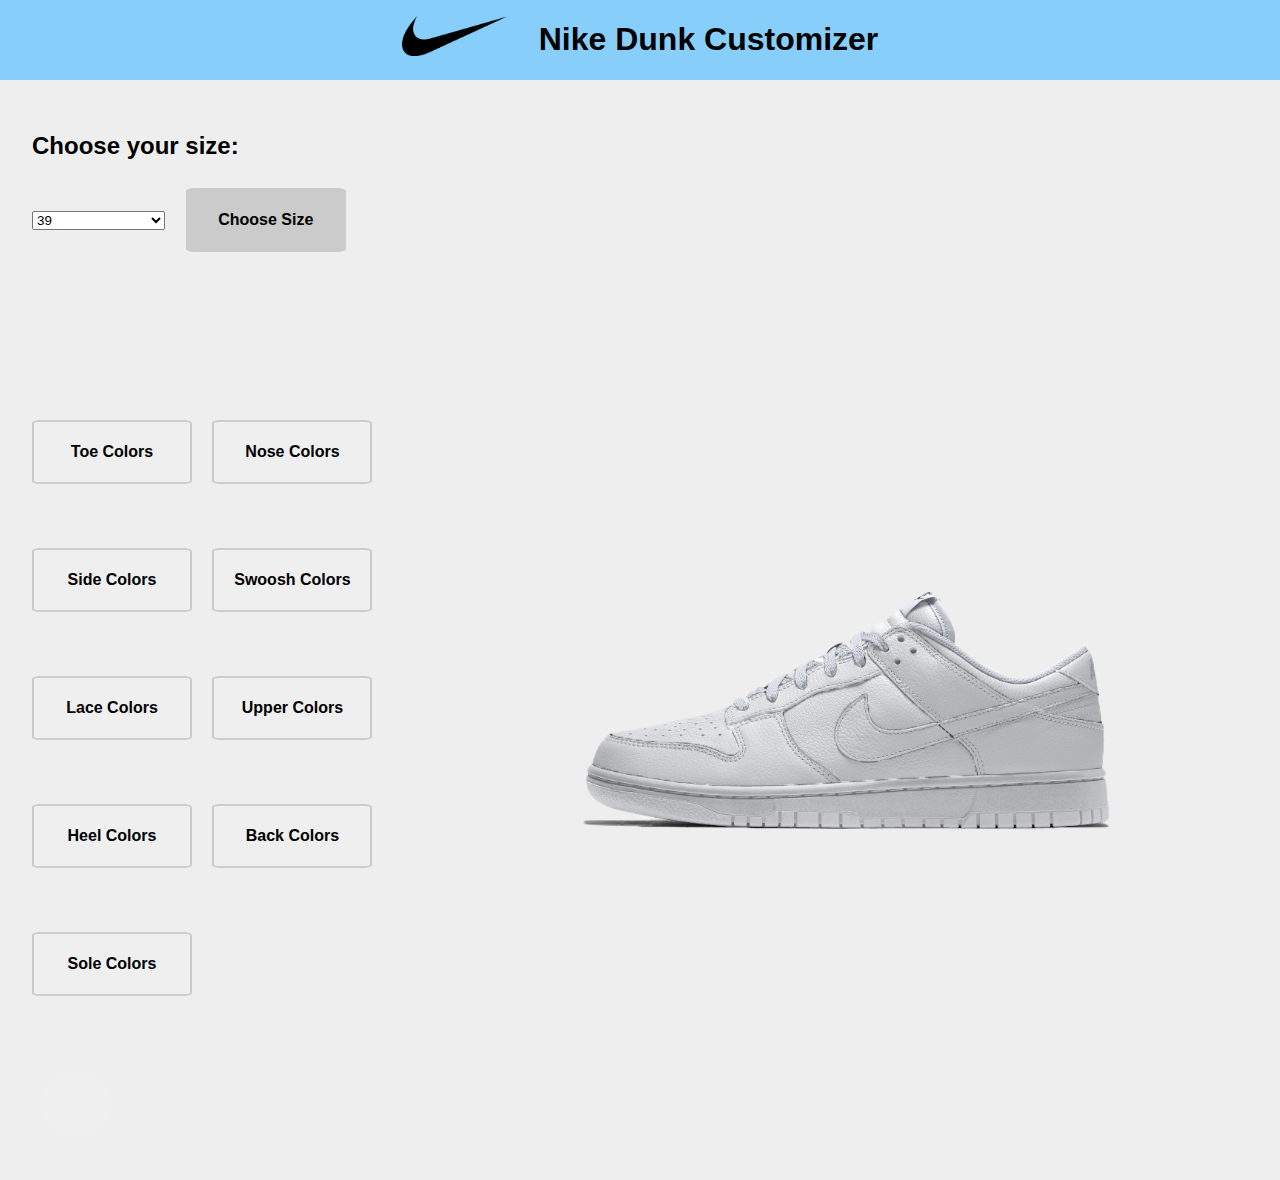
==== commit 84dfb7d1: "Add files via upload" ====
--- a/opdracht2/index.html
+++ b/opdracht2/index.html
@@ -38,113 +38,139 @@
 				<option>46</option>
 			</select>
 		
-			<button id="size-button" type="button" onclick="selectSize()">Choose Size</button>
-		
+			<button id="size-button" type="button" onclick="selectSize()">Choose Size</button>		
+
 		</form>
+			
+			<div class="product-container">
 
-		<div class="product-container">
+				<form class="shoe-customizer">
 
-				<div>
-					<div id="droptargetToe">
-						<img id="toe-shoe" src="./images/toe/ToeWhite.png" alt="Nike Dunk Shoe Toe"/>
-					</div>
-					<div id="droptargetNose">
-						<img id="nose-shoe" src="./images/nose/NoseWhite.png" alt="Nike Dunk Shoe Nose"/>
-					</div>
-					<div id="droptargetSide">
-						<img id="side-shoe" src="./images/side/SideWhite.png" alt="Nike Dunk Shoe Side"/>
-					</div>
-					<div id="droptargetSwoosh">
-						<img id="swoosh-shoe" src="./images/swoosh/SwooshWhite.png" alt="Nike Dunk Shoe Swoosh"/>
-					</div>
-					<div id="droptargetLace">
-						<img id="lace-shoe" src="./images/lace/LaceWhite.png" alt="Nike Dunk Shoe Lace"/>
-					</div>
-					<div id="droptargetUpper">
-						<img id="upper-shoe" src="./images/upper/UpperWhite.png" alt="Nike Dunk Shoe Upper"/>
-					</div>
-					<div id="droptargetHeel">
-						<img id="heel-shoe" src="./images/heel/HeelWhite.png" alt="Nike Dunk Shoe Heel"/>
-					</div>
-					<div id="droptargetSole">
-						<img id="sole-shoe" src="./images/sole/SoleWhite.png" alt="Nike Dunk Shoe Sole"/>
-					</div>
-					<div id="droptargetBack">
-						<img id="back-shoe" src="./images/back/BackWhite.png" alt="Nike Dunk Shoe Back"/>
-					</div>
-				</div>
-		</div>	
+					<button onclick="openMenuToe()" id="toggle-menu-button" type="button">Toe Colors</button>
 
-				<div>
-					<div>
-					  <input type="radio" id="toe" name="itemSelect" value="Toe"
-							onclick="openMenu()">
-					  <label for="toe">Toe</label>
+					<fieldset name="toe-shoe" class="hidden" id="toe-buttons">
+						<legend>Toe Shoe</legend>
+						<button type="button" draggable="true" aria-pressed="true" value="white">White</button>
+						<button type="button" draggable="true" value="black">Black</button>
+						<button type="button" draggable="true" value="blue">Blue</button>
+						<button type="button" draggable="true" value="lime">Lime</button>
+						<button type="button" draggable="true" value="red">Red</button>
+						<button type="button" draggable="true" value="grey">Grey</button>
+					</fieldset>
+
+					<button onclick="openMenuNose()" id="toggle-menu-button" type="button">Nose Colors</button>
+
+					<fieldset name="nose-shoe" class="hidden" id="nose-buttons">
+						<legend>Nose Shoe</legend>
+						<button type="button" draggable="true" aria-pressed="true" value="white">White</button>
+						<button type="button" draggable="true" value="black">Black</button>
+						<button type="button" draggable="true" value="blue">Blue</button>
+						<button type="button" draggable="true" value="lime">Lime</button>
+						<button type="button" draggable="true" value="red">Red</button>
+						<button type="button" draggable="true" value="grey">Grey</button>
+					</fieldset>
+
+					<button onclick="openMenuSide()" id="toggle-menu-button" type="button">Side Colors</button>
+					
+					<fieldset name="side-shoe" class="hidden" id="side-buttons">
+						<legend>Side Shoe</legend>
+						<button class="output" type="button" draggable="true" aria-pressed="true" value="white">White</button>
+						<button class="output" type="button" draggable="true" value="black">Black</button>
+						<button class="output" type="button" draggable="true" value="blue">Blue</button>
+						<button class="output" type="button" draggable="true" value="lime">Lime</button>
+						<button class="output" type="button" draggable="true" value="red">Red</button>
+						<button class="output" type="button" draggable="true" value="grey">Grey</button>
+					</fieldset>
+
+					<button onclick="openMenuSwoosh()" id="toggle-menu-button" type="button">Swoosh Colors</button>
+
+					<fieldset name="swoosh-shoe" class="hidden" id="swoosh-buttons">
+						<legend>Swoosh Shoe</legend>
+						<button type="button" draggable="true" aria-pressed="true" value="white">White</button>
+						<button type="button" draggable="true" value="black">Black</button>
+						<button type="button" draggable="true" value="blue">Blue</button>
+						<button type="button" draggable="true" value="lime">Lime</button>
+						<button type="button" draggable="true" value="red">Red</button>
+						<button type="button" draggable="true" value="grey">Grey</button>
+					</fieldset>
+
+					<button onclick="openMenuLace()" id="toggle-menu-button" type="button">Lace Colors</button>
+
+					<fieldset name="lace-shoe" class="hidden" id="lace-buttons">
+						<legend>Lace Shoe</legend>
+						<button type="button" draggable="true" aria-pressed="true" value="white">White</button>
+						<button type="button" draggable="true" value="black">Black</button>
+						<button type="button" draggable="true" value="blue">Blue</button>
+						<button type="button" draggable="true" value="lime">Lime</button>
+						<button type="button" draggable="true" value="red">Red</button>
+						<button type="button" draggable="true" value="grey">Grey</button>
+					</fieldset>
+
+					<button onclick="openMenuUpper()" id="toggle-menu-button" type="button">Upper Colors</button>
+
+					<fieldset name="upper-shoe" class="hidden" id="upper-buttons">
+						<legend>Upper Shoe</legend>
+						<button type="button" draggable="true" aria-pressed="true" value="white">White</button>
+						<button type="button" draggable="true" value="black">Black</button>
+						<button type="button" draggable="true" value="blue">Blue</button>
+						<button type="button" draggable="true" value="lime">Lime</button>
+						<button type="button" draggable="true" value="red">Red</button>
+						<button type="button" draggable="true" value="grey">Grey</button>
+					</fieldset>
+
+					<button onclick="openMenuHeel()" id="toggle-menu-button" type="button">Heel Colors</button>
+
+					<fieldset name="heel-shoe" class="hidden" id="heel-buttons">
+						<legend>Heel Shoe</legend>
+						<button type="button" draggable="true" aria-pressed="true" value="white">White</button>
+						<button type="button" draggable="true" value="black">Black</button>
+						<button type="button" draggable="true" value="blue">Blue</button>
+						<button type="button" draggable="true" value="lime">Lime</button>
+						<button type="button" draggable="true" value="red">Red</button>
+						<button type="button" draggable="true" value="grey">Grey</button>
+					</fieldset>
+
+					<button onclick="openMenuBack()" id="toggle-menu-button" type="button">Back Colors</button>
+
+					<fieldset name="back-shoe" class="hidden" id="back-buttons">
+						<legend>Back Shoe</legend>
+						<button type="button" draggable="true" aria-pressed="true" value="white">White</button>
+						<button type="button" draggable="true" value="black">Black</button>
+						<button type="button" draggable="true" value="blue">Blue</button>
+						<button type="button" draggable="true" value="lime">Lime</button>
+						<button type="button" draggable="true" value="red">Red</button>
+						<button type="button" draggable="true" value="grey">Grey</button>
+					</fieldset>
+
+					<button onclick="openMenuSole()" id="toggle-menu-button" type="button">Sole Colors</button>
+
+					<fieldset name="sole-shoe" class="hidden" id="sole-buttons">
+						<legend>Sole Shoe</legend>
+						<button type="button" draggable="true" aria-pressed="true" value="white">White</button>
+						<button type="button" draggable="true" value="black">Black</button>
+						<button type="button" draggable="true" value="grey">Grey</button>
+					</fieldset>
+				</form>
+
+					<div class="shoe-container">
+						<img id="toe-shoe" data-color="white" src="./images/toe/ToeWhite.png" alt="Nike Dunk Shoe Toe" />
+						<img id="nose-shoe" data-color="white" src="./images/nose/NoseWhite.png" alt="Nike Dunk Shoe Nose" />
+						<img id="side-shoe" data-color="white" src="./images/side/SideWhite.png" alt="Nike Dunk Shoe Side" />
+						<img id="swoosh-shoe" data-color="white" src="./images/swoosh/SwooshWhite.png" alt="Nike Dunk Shoe Swoosh"/>
+						<img id="lace-shoe" data-color="white" src="./images/lace/LaceWhite.png" alt="Nike Dunk Shoe Lace"/>
+						<img id="upper-shoe" data-color="white" src="./images/upper/UpperWhite.png" alt="Nike Dunk Shoe Upper"/>
+						<img id="heel-shoe" data-color="white" src="./images/heel/HeelWhite.png" alt="Nike Dunk Shoe Heel"/>
+						<img id="sole-shoe" data-color="white" src="./images/sole/SoleWhite.png" alt="Nike Dunk Shoe Sole"/>
+						<img id="back-shoe" data-color="white" src="./images/back/BackWhite.png" alt="Nike Dunk Shoe Back"/>
 					</div>
 				
-					<div>
-					  <input type="radio" id="nose" name="itemSelect" value="Nose" 
-					  		onclick="openMenu()">
-					  <label for="">Nose</label>
-					</div>
-					
-					<div>
-						<input type="radio" id="side" name="itemSelect" value="Side" 
-								onclick="openMenu()">
-						<label for="">Side</label>
-					</div>
+			</div>
 
-					<div>
-					  <input type="radio" id="swoosh" name="itemSelect" value="Swoosh" 
-					  		onclick="openMenu()">
-					  <label for="">Swoosh</label>
-					</div>
-
-					<div>
-						<input type="radio" id="lace" name="itemSelect" value="Lace" 
-								onclick="openMenu()">
-						<label for="">Lace</label>
-					</div>
-
-					<div>
-						<input type="radio" id="upper" name="itemSelect" value="Upper" 
-								onclick="openMenu()">
-						<label for="">Upper</label>
-					</div>
-
-					<div>
-						<input type="radio" id="heel" name="itemSelect" value="Heel" 
-								onclick="openMenu()">
-						<label for="">Heel</label>
-					</div>
-
-					<div>
-						<input type="radio" id="sole" name="itemSelect" value="Sole" 
-								onclick="openMenuSole()">
-						<label for="">Sole</label>
-					</div>
-
-					<div>
-						<input type="radio" id="back" name="itemSelect" value="Back" 
-								onclick="openMenu()">
-						<label for="">Back</label>
-					</div>
-				</div>
-					
-				<div id="colors">
-					<button id="dragWhite" draggable="true" value="white">white</button>
-					<button id="dragBlack" draggable="true" value="black">black</button>
-					<button id="dragBlue" draggable="true" value="blue">blue</button>
-					<button id="dragLime" draggable="true" value="lime">lime</button>
-					<button id="dragRed" draggable="true" value="red">red</button>
-					<button id="dragGrey" draggable="true" value="grey">grey</button>
-				</div>
-
-				<!-- <div id="colors-sole">
-					<button id="dragWhite" draggable="true" value="white">white</button>
-					<button id="dragBlack" draggable="true" value="black">black</button>
-					<button id="dragGrey" draggable="true" value="grey">grey</button>
-				</div> -->
+			<button id="src-btn"></button>
+			<div class="src-preview">
+				<div class="screenshot"></div>
+			</div>
+			
 	</div>
 	
 
--- a/opdracht2/styles/style.css
+++ b/opdracht2/styles/style.css
@@ -3,21 +3,21 @@
 /*********/
 /* FONTS */
 /*********/
-/* @font-face {
-	font-family: 'Proxima-Nova';
-	src: url('../fonts/fontspring-demo-proximanova-bold-webfont.woff') format('woff2'),
-			 url('../fonts/fontspring-demo-proximanova-bold-webfont.woff2') format('woff');
-	font-weight: bold;
-	font-style: normal;
-}
-
-@font-face {
-	font-family: 'Proxima-Nova';
-	src: url('../fonts/fontspring-demo-proximanova-boldit-webfont.woff') format('woff2'),
-			 url('../fonts/fontspring-demo-proximanova-boldit-webfont.woff2') format('woff');
-	font-weight: bold;
-	font-style: italic;
-} */
+
+/* Light mode */
+:root {
+	--color-text:#000000;
+	--color-background:#eee;
+}
+
+/* Dark mode */
+@media (prefers-color-scheme: dark) {
+	:root {
+		--color-text: rgb(26, 26, 26);
+		--color-text-h2: rgb(255, 255, 255);
+		--color-background:rgb(48, 48, 48);
+	}
+}
 
 
 /**************/
@@ -34,11 +34,7 @@
 /*********************/
 /* CUSTOM PROPERTIES */
 /*********************/
-:root {
-	/* startje */
-	--color-text:#111;
-	--color-background:#eee;
-}
+
 
 /****************/
 /* JOUW STYLING */
@@ -60,8 +56,12 @@
 	background-color: lightskyblue;
 }
 
-h1{
-	color: white;
+h1 {
+	color: var(--color-text);
+}
+
+h2{
+	color: var(--color-text-h2);
 }
 
 .logo img{
@@ -76,8 +76,6 @@
 
 .product-container{
 	display: flex;
-	justify-content: space-between;
-
 }
 
 .size-container{
@@ -85,11 +83,6 @@
 	align-items: center;
 }
 
-form{
-	margin-bottom: 4em;
-	margin-left: 0;
-}
-
 #sizeList{
 	width: 10em;
 }
@@ -101,7 +94,7 @@
 
 #size-button{
 	background-color: rgb(203, 203, 203);
-	border-radius: 10px;
+	border-radius: 5%;
 	border: none;
 	cursor: pointer;
 	font-size: 1em;
@@ -130,23 +123,6 @@
 	margin-right: 10%;
 }
 
-#customize-button{
-	background-color: rgb(203, 203, 203);
-	border: none;
-	font-size: 1em;
-	font-weight: 900;
-	border-radius: 10px;
-	cursor: pointer;
-	width: 100%;
-	height: 4em;
-}
-
-#customize-button:hover{
-	background-color: rgb(143, 212, 255);
-	color: white;
-	transition: .8s;
-}
-
 #shoe-buttons{
 	display: none;
 	grid-template-columns: 1fr 1fr;
@@ -155,34 +131,337 @@
 }
 
 #shoe-buttons button{
-	padding: 1em;
 	margin: 1em;
 	cursor: pointer;
 	font-size: 1em;
-	width: 12em;
 	margin-left: 0;
 }
 
-#shoe-buttons button:nth-of-type(10){
-	background-color: rgb(203, 203, 203);
+button {
+	inline-size:4.5em;
+	aspect-ratio: 1;
+	appearance:none;
+	border-radius:50%;
+	border:none;
+	font-size:1em;
+	cursor: grab;
+	margin: .5em;
+}
+
+#toggle-menu-button{
+	border: 2px solid rgb(203, 203, 203);
+	inline-size: 0em;
+	font-weight: 700;
+	border-radius: 5%;
+	text-align: center;
+	height: 4em;
+	width: 10em;
+	margin: 2em 1em 2em 0em;
+}
+
+#toggle-menu-button:hover{
+	background-color: rgb(143, 212, 255);
+	color: white;
+	transition: .7s;
+}
+
+#toggle-menu-button:focus{
+	background-color: rgb(143, 212, 255);
+	color: white;
+	transition: .7s;
+}
+
+button[value="white"] {
+	background-color:white;
+}
+
+button[value="black"] {
+	background-color:rgb(15, 15, 15);
+	color: white;
+}
+
+button[value="blue"] {
+	background-color:blue;
+	color: white;
+}
+
+button[value="lime"] {
+	background-color: #A4D4BA;
+}
+
+button[value="red"] {
+	background-color:red;
+}
+
+button[value="grey"] {
+	background-color: #6F7478;
+	color: white;
+}
+
+button[aria-pressed="true"] {
+	box-shadow:inset 0 0 0 .3em rgb(179, 179, 179);
+}
+
+form{
+	max-width: 600px;
+}
+
+.shoe-customizer{
+	margin-top: 8em;
+}
+
+fieldset{
+	border: none;
+}
+
+legend{
+	font-size: 1.5em;
 	font-weight: 900;
-	border-radius: 8px;
-	border: none;
-	cursor: pointer;
-}
-
-#shoe-buttons button:nth-of-type(10):hover{
-	background-color: rgb(143, 212, 255);
-	transition: .8s;
-	color: white;
-}
-
-#shoe-buttons p{
-	font-size: 2em;
-	color: white;
-}
-
-/* #toe-shoe,
+	color: var(--color-text-h2);
+}
+
+.shoe-container {
+	display:grid;
+	place-items:start center;
+}
+
+.shoe-container img{
+	display: block;
+	width: 800px;
+	height: auto;
+	aspect-ratio:1/1;
+	grid-area:1 /1;
+	pointer-events: none;
+	user-select: none;
+}
+
+.shoe-container img.drop-target {
+	pointer-events:all;
+}
+
+/* Set Toe Images */
+
+.shoe-container img#toe-shoe[data-color="white"] {
+	content: url("../images/toe/ToeWhite.png");
+}
+
+.shoe-container img#toe-shoe[data-color="black"] {
+	content: url("../images/toe/ToeBlack.png");
+}
+
+.shoe-container img#toe-shoe[data-color="blue"] {
+	content: url("../images/toe/ToeBlue.png");
+}
+
+.shoe-container img#toe-shoe[data-color="lime"] {
+	content: url("../images/toe/ToeLime.png");
+}
+
+.shoe-container img#toe-shoe[data-color="red"] {
+	content: url("../images/toe/ToeRed.png");
+}
+
+.shoe-container img#toe-shoe[data-color="grey"] {
+	content: url("../images/toe/ToeGrey.png");
+}
+
+/* Set Nose Images */
+
+.shoe-container img#nose-shoe[data-color="white"] {
+	content: url("../images/nose/NoseWhite.png");
+}
+
+.shoe-container img#nose-shoe[data-color="black"] {
+	content: url("../images/nose/NoseBlack.png");
+}
+
+.shoe-container img#nose-shoe[data-color="blue"] {
+	content: url("../images/nose/NoseBlue.png");
+}
+
+.shoe-container img#nose-shoe[data-color="lime"] {
+	content: url("../images/nose/NoseLime.png");
+}
+
+.shoe-container img#nose-shoe[data-color="red"] {
+	content: url("../images/nose/NoseRed.png");
+}
+
+.shoe-container img#nose-shoe[data-color="grey"] {
+	content: url("../images/nose/NoseGrey.png");
+}
+
+/* Set Side Images */
+
+.shoe-container img#side-shoe[data-color="white"] {
+	content: url("../images/side/SideWhite.png");
+}
+
+.shoe-container img#side-shoe[data-color="black"] {
+	content: url("../images/side/SideBlack.png");
+}
+
+.shoe-container img#side-shoe[data-color="blue"] {
+	content: url("../images/side/SideBlue.png");
+}
+
+.shoe-container img#side-shoe[data-color="lime"] {
+	content: url("../images/side/SideLime.png");
+}
+
+.shoe-container img#side-shoe[data-color="red"] {
+	content: url("../images/side/SideRed.png");
+}
+
+.shoe-container img#side-shoe[data-color="grey"] {
+	content: url("../images/side/SideGrey.png");
+}
+
+/* Set Swoosh Images */
+
+.shoe-container img#swoosh-shoe[data-color="white"] {
+	content: url("../images/swoosh/SwooshWhite.png");
+}
+
+.shoe-container img#swoosh-shoe[data-color="black"] {
+	content: url("../images/swoosh/SwooshBlack.png");
+}
+
+.shoe-container img#swoosh-shoe[data-color="blue"] {
+	content: url("../images/swoosh/SwooshBlue.png");
+}
+
+.shoe-container img#swoosh-shoe[data-color="lime"] {
+	content: url("../images/swoosh/SwooshLime.png");
+}
+
+.shoe-container img#swoosh-shoe[data-color="red"] {
+	content: url("../images/swoosh/SwooshRed.png");
+}
+
+.shoe-container img#swoosh-shoe[data-color="grey"] {
+	content: url("../images/swoosh/SwooshGrey.png");
+}
+
+/* Set Lace Images */
+
+.shoe-container img#lace-shoe[data-color="white"] {
+	content: url("../images/lace/LaceWhite.png");
+}
+
+.shoe-container img#lace-shoe[data-color="black"] {
+	content: url("../images/lace/LaceBlack.png");
+}
+
+.shoe-container img#lace-shoe[data-color="blue"] {
+	content: url("../images/lace/LaceBlue.png");
+}
+
+.shoe-container img#lace-shoe[data-color="lime"] {
+	content: url("../images/lace/LaceLime.png");
+}
+
+.shoe-container img#lace-shoe[data-color="red"] {
+	content: url("../images/lace/LaceRed.png");
+}
+
+.shoe-container img#lace-shoe[data-color="grey"] {
+	content: url("../images/lace/LaceGrey.png");
+}
+
+/* Set Upper Images */
+
+.shoe-container img#upper-shoe[data-color="white"] {
+	content: url("../images/upper/UpperWhite.png");
+}
+
+.shoe-container img#upper-shoe[data-color="black"] {
+	content: url("../images/upper/UpperBlack.png");
+}
+
+.shoe-container img#upper-shoe[data-color="blue"] {
+	content: url("../images/upper/UpperBlue.png");
+}
+
+.shoe-container img#upper-shoe[data-color="lime"] {
+	content: url("../images/upper/UpperLime.png");
+}
+
+.shoe-container img#upper-shoe[data-color="red"] {
+	content: url("../images/upper/UpperRed.png");
+}
+
+.shoe-container img#upper-shoe[data-color="grey"] {
+	content: url("../images/upper/UpperGrey.png");
+}
+
+/* Set Heel Images */
+
+.shoe-container img#heel-shoe[data-color="white"] {
+	content: url("../images/heel/HeelWhite.png");
+}
+
+.shoe-container img#heel-shoe[data-color="black"] {
+	content: url("../images/heel/HeelBlack.png");
+}
+
+.shoe-container img#heel-shoe[data-color="blue"] {
+	content: url("../images/heel/HeelBlue.png");
+}
+
+.shoe-container img#heel-shoe[data-color="lime"] {
+	content: url("../images/heel/HeelLime.png");
+}
+
+.shoe-container img#heel-shoe[data-color="red"] {
+	content: url("../images/heel/HeelRed.png");
+}
+
+.shoe-container img#heel-shoe[data-color="grey"] {
+	content: url("../images/heel/HeelGrey.png");
+}
+
+/* Set Back Images */
+
+.shoe-container img#back-shoe[data-color="white"] {
+	content: url("../images/back/BackWhite.png");
+}
+
+.shoe-container img#back-shoe[data-color="black"] {
+	content: url("../images/back/BackBlack.png");
+}
+
+.shoe-container img#back-shoe[data-color="blue"] {
+	content: url("../images/back/BackBlue.png");
+}
+
+.shoe-container img#back-shoe[data-color="lime"] {
+	content: url("../images/back/BackLime.png");
+}
+
+.shoe-container img#back-shoe[data-color="red"] {
+	content: url("../images/back/BackRed.png");
+}
+
+.shoe-container img#back-shoe[data-color="grey"] {
+	content: url("../images/back/BackGrey.png");
+}
+
+/* Set Sole Images */
+
+.shoe-container img#sole-shoe[data-color="white"] {
+	content: url("../images/sole/SoleWhite.png");
+}
+
+.shoe-container img#sole-shoe[data-color="black"] {
+	content: url("../images/sole/SoleBlack.png");
+}
+
+.shoe-container img#sole-shoe[data-color="grey"] {
+	content: url("../images/sole/SoleGrey.png");
+}
+
+#toe-shoe,
 #swoosh-shoe{
 	animation: part-1 2.5s ease-in-out forwards;
 }
@@ -201,10 +480,10 @@
 #lace-shoe,
 #back-shoe{
 	animation: part-4 2.5s ease-in-out forwards;
-} */
-
-
-/* @keyframes part-1 {
+} 
+
+
+@keyframes part-1 {
   0% {
     transform: translateX(-200%);
   }
@@ -238,363 +517,6 @@
 	100% {
 	  transform: translateY(0);
 	}
-} */
-
-/* @media only screen and (max-width: 1050px) {
-
-	.product-container{
-		display: flex;
-		flex-direction: column;
-		align-items: center;
-	}
-
-	.buttons-container{
-		margin-right: 0;
-	}
-
-	#toe-shoe,
-	#nose-shoe,
-	#side-shoe,
-	#swoosh-shoe,
-	#lace-shoe,
-	#upper-shoe,
-	#heel-shoe,
-	#back-shoe,
-	#sole-shoe{
-		align-items: center;
-		margin-left: 0;
-		width: 650px;
-		height: auto;
-	}
-}
-
-@media only screen and (max-width: 600px) {
-
-	h1{
-		font-size: 1.5em;
-	}
-
-	.logo img{
-		width: 80px;
-		height: 30px;
-	}
-
-	.buttons-container{
-		margin-right: 0;
-	}
-
-	#toe-shoe,
-	#nose-shoe,
-	#side-shoe,
-	#swoosh-shoe,
-	#lace-shoe,
-	#upper-shoe,
-	#heel-shoe,
-	#back-shoe,
-	#sole-shoe{
-		align-items: center;
-		margin-left: 0;
-		width: 500px;
-		height: auto;
-	}
-
-} */
-
-#colors,
-#colors-sole{
-	display: none;
-}
-
-#toe-shoe,
-#nose-shoe,
-#side-shoe,
-#swoosh-shoe,
-#lace-shoe,
-#upper-shoe,
-#heel-shoe,
-#back-shoe,
-#sole-shoe {
-	width: 800px;
-	height: auto;
-	position: absolute;
-	margin-top: -5em;
-	margin-left: 30em;
-}
-
-button {
-	inline-size:4em;
-	aspect-ratio: 1;
-	appearance:none;
-	border-radius:50%;
-	border:none;
-	font-size:1em;
-	cursor: pointer;
-}
-
-button[value="white"] {
-	background-color:white;
-}
-
-button[value="black"] {
-	background-color:rgb(15, 15, 15);
-	color: white;
-}
-
-button[value="blue"] {
-	background-color:blue;
-}
-
-button[value="lime"] {
-	background-color: #A4D4BA;
-}
-
-button[value="red"] {
-	background-color:red;
-}
-
-button[value="grey"] {
-	background-color: #6F7478;
-}
-
-#toeColors,
-#noseColors{
-	display: none;
-	margin-top: 1em;
-	cursor: pointer;
-}
-
-/* #droptargetToe,
-#droptargetNose {
-	inline-size:8em;
-} */
-
-/* #droptargetToe img,
-#droptargetNose img {
-	height: 700px;
-	width: auto;
-} */
-
-/* Set Toe Images */
-
-#droptargetToe[data-color="white"] img {
-	content: url("../images/toe/ToeWhite.png");
-}
-
-#droptargetToe[data-color="black"] img {
-	content: url("../images/toe/ToeBlack.png");
-}
-
-#droptargetToe[data-color="blue"] img {
-	content: url("../images/toe/ToeBlue.png");
-}
-
-#droptargetToe[data-color="lime"] img {
-	content: url("../images/toe/ToeLime.png");
-}
-
-#droptargetToe[data-color="red"] img {
-	content: url("../images/toe/ToeRed.png");
-}
-
-#droptargetToe[data-color="grey"] img {
-	content: url("../images/toe/ToeGrey.png");
-}
-
-/* Set Nose Images */
-
-#droptargetNose[data-color="white"] img {
-	content: url("../images/nose/NoseWhite.png");
-}
-
-#droptargetNose[data-color="black"] img {
-	content: url("../images/nose/NoseBlack.png");
-}
-
-#droptargetNose[data-color="blue"] img {
-	content: url("../images/nose/NoseBlue.png");
-}
-
-#droptargetNose[data-color="lime"] img {
-	content: url("../images/nose/NoseLime.png");
-}
-
-#droptargetNose[data-color="red"] img {
-	content: url("../images/nose/NoseRed.png");
-}
-
-#droptargetNose[data-color="grey"] img {
-	content: url("../images/nose/NoseGrey.png");
-}
-
-/* Set Side Images */
-
-#droptargetSide[data-color="white"] img {
-	content: url("../images/side/SideWhite.png");
-}
-
-#droptargetSide[data-color="black"] img {
-	content: url("../images/side/SideBlack.png");
-}
-
-#droptargetSide[data-color="blue"] img {
-	content: url("../images/side/SideBlue.png");
-}
-
-#droptargetSide[data-color="lime"] img {
-	content: url("../images/side/SideLime.png");
-}
-
-#droptargetSide[data-color="red"] img {
-	content: url("../images/side/SideRed.png");
-}
-
-#droptargetSide[data-color="grey"] img {
-	content: url("../images/side/SideGrey.png");
-}
-
-/* Set Swoosh Images */
-
-#droptargetSwoosh[data-color="white"] img {
-	content: url("../images/swoosh/SwooshWhite.png");
-}
-
-#droptargetSwoosh[data-color="black"] img {
-	content: url("../images/swoosh/SwooshBlack.png");
-}
-
-#droptargetSwoosh[data-color="blue"] img {
-	content: url("../images/swoosh/SwooshBlue.png");
-}
-
-#droptargetSwoosh[data-color="lime"] img {
-	content: url("../images/swoosh/SwooshLime.png");
-}
-
-#droptargetSwoosh[data-color="red"] img {
-	content: url("../images/swoosh/SwooshRed.png");
-}
-
-#droptargetSwoosh[data-color="grey"] img {
-	content: url("../images/swoosh/SwooshGrey.png");
-}
-
-/* Set Lace Images */
-
-#droptargetLace[data-color="white"] img {
-	content: url("../images/lace/LaceWhite.png");
-}
-
-#droptargetLace[data-color="black"] img {
-	content: url("../images/lace/LaceBlack.png");
-}
-
-#droptargetLace[data-color="blue"] img {
-	content: url("../images/lace/LaceBlue.png");
-}
-
-#droptargetLace[data-color="lime"] img {
-	content: url("../images/lace/LaceLime.png");
-}
-
-#droptargetLace[data-color="red"] img {
-	content: url("../images/lace/LaceRed.png");
-}
-
-#droptargetLace[data-color="grey"] img {
-	content: url("../images/lace/LaceGrey.png");
-}
-
-/* Set Upper Images */
-
-#droptargetUpper[data-color="white"] img {
-	content: url("../images/upper/UpperWhite.png");
-}
-
-#droptargetUpper[data-color="black"] img {
-	content: url("../images/upper/UpperBlack.png");
-}
-
-#droptargetUpper[data-color="blue"] img {
-	content: url("../images/upper/UpperBlue.png");
-}
-
-#droptargetUpper[data-color="lime"] img {
-	content: url("../images/upper/UpperLime.png");
-}
-
-#droptargetUpper[data-color="red"] img {
-	content: url("../images/upper/UpperRed.png");
-}
-
-#droptargetUpper[data-color="grey"] img {
-	content: url("../images/upper/UpperGrey.png");
-}
-
-/* Set Heel Images */
-
-#droptargetHeel[data-color="white"] img {
-	content: url("../images/heel/HeelWhite.png");
-}
-
-#droptargetHeel[data-color="black"] img {
-	content: url("../images/heel/HeelBlack.png");
-}
-
-#droptargetHeel[data-color="blue"] img {
-	content: url("../images/heel/HeelBlue.png");
-}
-
-#droptargetHeel[data-color="lime"] img {
-	content: url("../images/heel/HeelLime.png");
-}
-
-#droptargetHeel[data-color="red"] img {
-	content: url("../images/heel/HeelRed.png");
-}
-
-#droptargetHeel[data-color="grey"] img {
-	content: url("../images/heel/HeelGrey.png");
-}
-
-/* Set Back Images */
-
-#droptargetBack[data-color="white"] img {
-	content: url("../images/back/BackWhite.png");
-}
-
-#droptargetBack[data-color="black"] img {
-	content: url("../images/back/BackBlack.png");
-}
-
-#droptargetBack[data-color="blue"] img {
-	content: url("../images/back/BackBlue.png");
-}
-
-#droptargetBack[data-color="lime"] img {
-	content: url("../images/back/BackLime.png");
-}
-
-#droptargetBack[data-color="red"] img {
-	content: url("../images/back/BackRed.png");
-}
-
-#droptargetBack[data-color="grey"] img {
-	content: url("../images/back/BackGrey.png");
-}
-
-/* Set Sole Images */
-
-#droptargeSole[data-color="white"] img {
-	content: url("../images/sole/SoleWhite.png");
-}
-
-#droptargeSole[data-color="black"] img {
-	content: url("../images/sole/SoleBlack.png");
-}
-
-#droptargeSole[data-color="blue"] img {
-	content: url("../images/sole/SoleGrey.png");
-}
-
-
-
+}
+
+
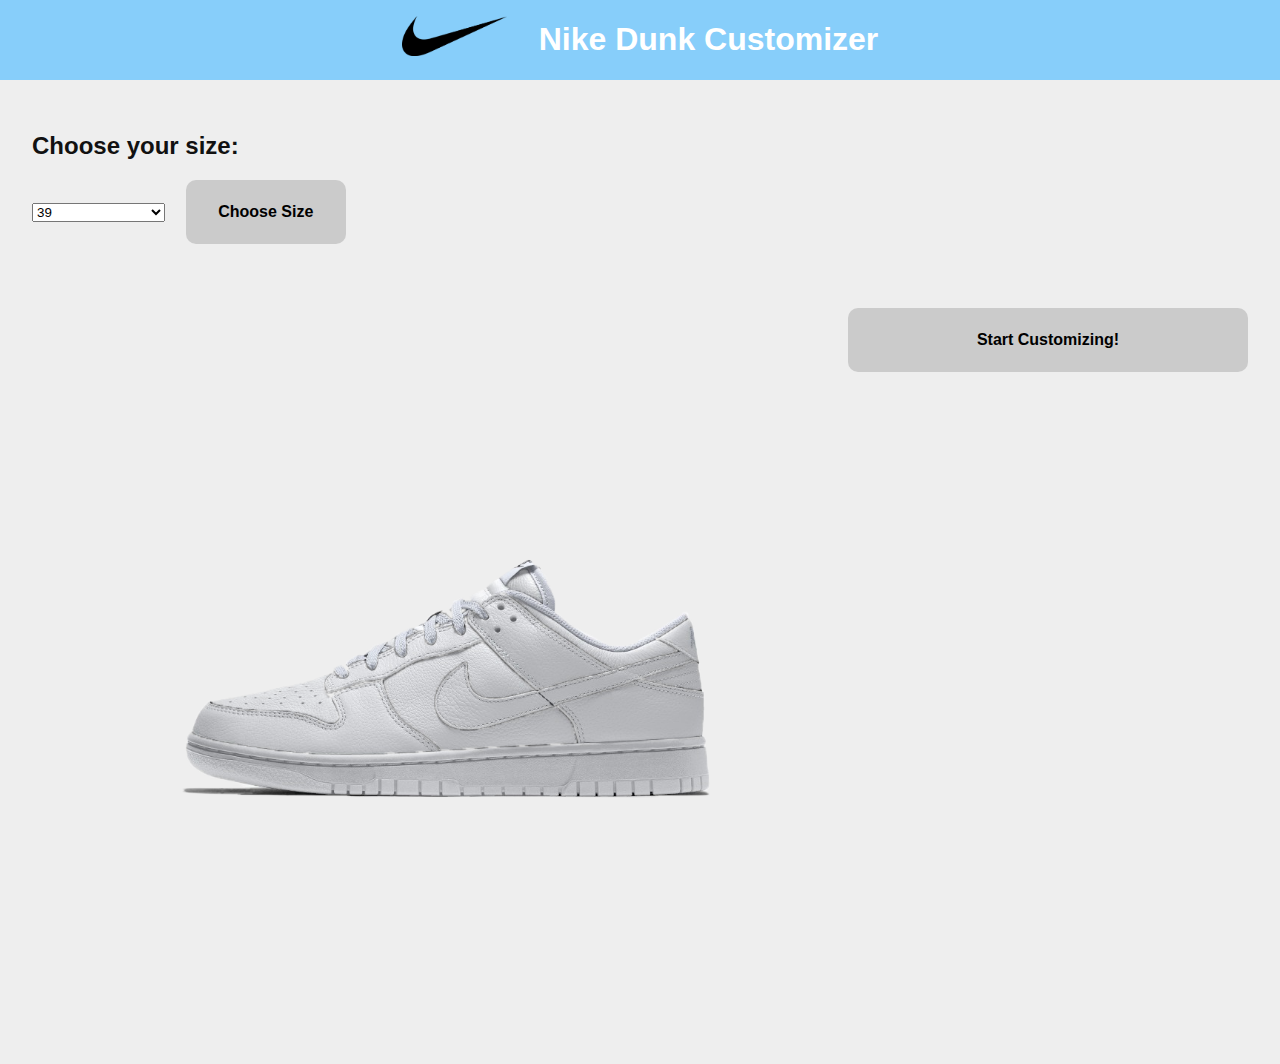
==== commit fa261e8a: "Add files via upload" ====
--- a/opdracht2/index.html
+++ b/opdracht2/index.html
@@ -38,143 +38,94 @@
 				<option>46</option>
 			</select>
 		
-			<button id="size-button" type="button" onclick="selectSize()">Choose Size</button>		
+			<button id="size-button" type="button" onclick="selectSize()">Choose Size</button>
+		
+		</form>
 
-		</form>
-			
-			<div class="product-container">
+		<!-- <form>
+			<div class="size-container">
+				<div class="size-button">
+					<input type="radio" id="39" name="size-picker" onclick="myFunction(this.value)" value="39">
+						<label for="39">39</label>
+				</div>
+				<div class="size-button">
+					<input type="radio" id="40" name="size-picker" onclick="myFunction(this.value)" value="40">
+						<label for="40">40</label>
+				</div>
+				<div class="size-button">
+					<input type="radio" id="41" name="size-picker" onclick="myFunction(this.value)" value="41">
+						<label for="41">41</label>
+				</div>
+				<div class="size-button">
+					<input type="radio" id="42" name="size-picker" onclick="myFunction(this.value)" value="42">
+						<label for="42">42</label>
+				</div>
+				<div class="size-button">
+					<input type="radio" id="43" name="size-picker" onclick="myFunction(this.value)" value="43">
+						<label for="43">43</label>
+				</div>
+				<div class="size-button">
+					<input type="radio" id="44" name="size-picker" onclick="myFunction(this.value)" value="44">
+						<label for="44">44</label>
+				</div>
+				<div class="size-button">
+					<input type="radio" id="45" name="size-picker" onclick="myFunction(this.value)" value="45">
+						<label for="45">45</label>
+				</div>
+				<div class="size-button">
+					<input type="radio" id="46" name="size-picker" onclick="myFunction(this.value)" value="46">
+						<label for="46">46</label>
+				</div>	
 
-				<form class="shoe-customizer">
+						  <input type="submit" value="Choose Size">
+			</div>
+	</form> -->
 
-					<button onclick="openMenuToe()" id="toggle-menu-button" type="button">Toe Colors</button>
+		<div class="product-container">
 
-					<fieldset name="toe-shoe" class="hidden" id="toe-buttons">
-						<legend>Toe Shoe</legend>
-						<button type="button" draggable="true" aria-pressed="true" value="white">White</button>
-						<button type="button" draggable="true" value="black">Black</button>
-						<button type="button" draggable="true" value="blue">Blue</button>
-						<button type="button" draggable="true" value="lime">Lime</button>
-						<button type="button" draggable="true" value="red">Red</button>
-						<button type="button" draggable="true" value="grey">Grey</button>
-					</fieldset>
+				<div id="shoe">
+					<img id="toe-shoe" src="./images/toe/ToeWhite.png" alt="Nike Dunk Shoe Toe"/>
+					<img id="nose-shoe" src="./images/nose/NoseWhite.png" alt="Nike Dunk Shoe Nose"/>
+					<img id="side-shoe" src="./images/side/SideWhite.png" alt="Nike Dunk Shoe Side"/>
+					<img id="swoosh-shoe" src="./images/swoosh/SwooshWhite.png" alt="Nike Dunk Shoe Swoosh"/>
+					<img id="lace-shoe" src="./images/lace/LaceWhite.png" alt="Nike Dunk Shoe Lace"/>
+					<img id="upper-shoe" src="./images/upper/UpperWhite.png" alt="Nike Dunk Shoe Upper"/>
+					<img id="heel-shoe" src="./images/heel/HeelWhite.png" alt="Nike Dunk Shoe Heel"/>
+					<img id="back-shoe" src="./images/back/BackWhite.png" alt="Nike Dunk Shoe Back"/>
+					<img id="sole-shoe" src="./images/sole/SoleWhite.png" alt="Nike Dunk Shoe Sole"/>					
+				</div>
 
-					<button onclick="openMenuNose()" id="toggle-menu-button" type="button">Nose Colors</button>
+				<div class="buttons-container">
+					<button id="customize-button" onclick="openMenu()">Start Customizing!</button>
+				
+					<div id="myDIV">
+						<button id="toe-button" onclick="nextToeImage()" type="button">Toe</button>
+						<button id="nose-button"onclick="nextNoseImage()" type="button">Nose</button>
+						<button id="side-button"onclick="nextSideImage()" type="button">Side</button>
+						<button id="swoosh-button"onclick="nextSwooshImage()" type="button">Swoosh</button>
+						<button id="lace-button"onclick="nextLaceImage()" type="button">Laces</button>
+						<button id="upper-button"onclick="nextUpperImage()" type="button">Upper</button>
+						<button id="heel-button"onclick="nextHeelImage()" type="button">Heel</button>
+						<button id="back-button"onclick="nextBackImage()" type="button">Back</button>
+						<button id="sole-button"onclick="nextSoleImage()" type="button">Sole</button>
+						<button id="save">Save</button>
+					</div>	
+				</div>
+		</div>	
 
-					<fieldset name="nose-shoe" class="hidden" id="nose-buttons">
-						<legend>Nose Shoe</legend>
-						<button type="button" draggable="true" aria-pressed="true" value="white">White</button>
-						<button type="button" draggable="true" value="black">Black</button>
-						<button type="button" draggable="true" value="blue">Blue</button>
-						<button type="button" draggable="true" value="lime">Lime</button>
-						<button type="button" draggable="true" value="red">Red</button>
-						<button type="button" draggable="true" value="grey">Grey</button>
-					</fieldset>
-
-					<button onclick="openMenuSide()" id="toggle-menu-button" type="button">Side Colors</button>
-					
-					<fieldset name="side-shoe" class="hidden" id="side-buttons">
-						<legend>Side Shoe</legend>
-						<button class="output" type="button" draggable="true" aria-pressed="true" value="white">White</button>
-						<button class="output" type="button" draggable="true" value="black">Black</button>
-						<button class="output" type="button" draggable="true" value="blue">Blue</button>
-						<button class="output" type="button" draggable="true" value="lime">Lime</button>
-						<button class="output" type="button" draggable="true" value="red">Red</button>
-						<button class="output" type="button" draggable="true" value="grey">Grey</button>
-					</fieldset>
-
-					<button onclick="openMenuSwoosh()" id="toggle-menu-button" type="button">Swoosh Colors</button>
-
-					<fieldset name="swoosh-shoe" class="hidden" id="swoosh-buttons">
-						<legend>Swoosh Shoe</legend>
-						<button type="button" draggable="true" aria-pressed="true" value="white">White</button>
-						<button type="button" draggable="true" value="black">Black</button>
-						<button type="button" draggable="true" value="blue">Blue</button>
-						<button type="button" draggable="true" value="lime">Lime</button>
-						<button type="button" draggable="true" value="red">Red</button>
-						<button type="button" draggable="true" value="grey">Grey</button>
-					</fieldset>
-
-					<button onclick="openMenuLace()" id="toggle-menu-button" type="button">Lace Colors</button>
-
-					<fieldset name="lace-shoe" class="hidden" id="lace-buttons">
-						<legend>Lace Shoe</legend>
-						<button type="button" draggable="true" aria-pressed="true" value="white">White</button>
-						<button type="button" draggable="true" value="black">Black</button>
-						<button type="button" draggable="true" value="blue">Blue</button>
-						<button type="button" draggable="true" value="lime">Lime</button>
-						<button type="button" draggable="true" value="red">Red</button>
-						<button type="button" draggable="true" value="grey">Grey</button>
-					</fieldset>
-
-					<button onclick="openMenuUpper()" id="toggle-menu-button" type="button">Upper Colors</button>
-
-					<fieldset name="upper-shoe" class="hidden" id="upper-buttons">
-						<legend>Upper Shoe</legend>
-						<button type="button" draggable="true" aria-pressed="true" value="white">White</button>
-						<button type="button" draggable="true" value="black">Black</button>
-						<button type="button" draggable="true" value="blue">Blue</button>
-						<button type="button" draggable="true" value="lime">Lime</button>
-						<button type="button" draggable="true" value="red">Red</button>
-						<button type="button" draggable="true" value="grey">Grey</button>
-					</fieldset>
-
-					<button onclick="openMenuHeel()" id="toggle-menu-button" type="button">Heel Colors</button>
-
-					<fieldset name="heel-shoe" class="hidden" id="heel-buttons">
-						<legend>Heel Shoe</legend>
-						<button type="button" draggable="true" aria-pressed="true" value="white">White</button>
-						<button type="button" draggable="true" value="black">Black</button>
-						<button type="button" draggable="true" value="blue">Blue</button>
-						<button type="button" draggable="true" value="lime">Lime</button>
-						<button type="button" draggable="true" value="red">Red</button>
-						<button type="button" draggable="true" value="grey">Grey</button>
-					</fieldset>
-
-					<button onclick="openMenuBack()" id="toggle-menu-button" type="button">Back Colors</button>
-
-					<fieldset name="back-shoe" class="hidden" id="back-buttons">
-						<legend>Back Shoe</legend>
-						<button type="button" draggable="true" aria-pressed="true" value="white">White</button>
-						<button type="button" draggable="true" value="black">Black</button>
-						<button type="button" draggable="true" value="blue">Blue</button>
-						<button type="button" draggable="true" value="lime">Lime</button>
-						<button type="button" draggable="true" value="red">Red</button>
-						<button type="button" draggable="true" value="grey">Grey</button>
-					</fieldset>
-
-					<button onclick="openMenuSole()" id="toggle-menu-button" type="button">Sole Colors</button>
-
-					<fieldset name="sole-shoe" class="hidden" id="sole-buttons">
-						<legend>Sole Shoe</legend>
-						<button type="button" draggable="true" aria-pressed="true" value="white">White</button>
-						<button type="button" draggable="true" value="black">Black</button>
-						<button type="button" draggable="true" value="grey">Grey</button>
-					</fieldset>
-				</form>
-
-					<div class="shoe-container">
-						<img id="toe-shoe" data-color="white" src="./images/toe/ToeWhite.png" alt="Nike Dunk Shoe Toe" />
-						<img id="nose-shoe" data-color="white" src="./images/nose/NoseWhite.png" alt="Nike Dunk Shoe Nose" />
-						<img id="side-shoe" data-color="white" src="./images/side/SideWhite.png" alt="Nike Dunk Shoe Side" />
-						<img id="swoosh-shoe" data-color="white" src="./images/swoosh/SwooshWhite.png" alt="Nike Dunk Shoe Swoosh"/>
-						<img id="lace-shoe" data-color="white" src="./images/lace/LaceWhite.png" alt="Nike Dunk Shoe Lace"/>
-						<img id="upper-shoe" data-color="white" src="./images/upper/UpperWhite.png" alt="Nike Dunk Shoe Upper"/>
-						<img id="heel-shoe" data-color="white" src="./images/heel/HeelWhite.png" alt="Nike Dunk Shoe Heel"/>
-						<img id="sole-shoe" data-color="white" src="./images/sole/SoleWhite.png" alt="Nike Dunk Shoe Sole"/>
-						<img id="back-shoe" data-color="white" src="./images/back/BackWhite.png" alt="Nike Dunk Shoe Back"/>
-					</div>
-				
-			</div>
-
-			<button id="src-btn"></button>
-			<div class="src-preview">
-				<div class="screenshot"></div>
-			</div>
-			
+		<!-- <div>
+			<img src="images/sole/SoleBlack.png" id="color" ondragstart="dragStartHandler(event);" draggable="true">
+			</img>
+		</div>
+		<div id="target"
+      			ondrop="dropHandler(event);"
+     			 ondragover="dragOverHandler(event);">
+     			 Drop Zone
+		</div> -->
 	</div>
 	
 
-	<script src="scripts/script.js"></script>
+	<script defer src="scripts/script.js"></script>
 
 	
 </body>
--- a/opdracht2/styles/style.css
+++ b/opdracht2/styles/style.css
@@ -3,21 +3,21 @@
 /*********/
 /* FONTS */
 /*********/
-
-/* Light mode */
-:root {
-	--color-text:#000000;
-	--color-background:#eee;
-}
-
-/* Dark mode */
-@media (prefers-color-scheme: dark) {
-	:root {
-		--color-text: rgb(26, 26, 26);
-		--color-text-h2: rgb(255, 255, 255);
-		--color-background:rgb(48, 48, 48);
-	}
-}
+/* @font-face {
+	font-family: 'Proxima-Nova';
+	src: url('../fonts/fontspring-demo-proximanova-bold-webfont.woff') format('woff2'),
+			 url('../fonts/fontspring-demo-proximanova-bold-webfont.woff2') format('woff');
+	font-weight: bold;
+	font-style: normal;
+}
+
+@font-face {
+	font-family: 'Proxima-Nova';
+	src: url('../fonts/fontspring-demo-proximanova-boldit-webfont.woff') format('woff2'),
+			 url('../fonts/fontspring-demo-proximanova-boldit-webfont.woff2') format('woff');
+	font-weight: bold;
+	font-style: italic;
+} */
 
 
 /**************/
@@ -34,7 +34,11 @@
 /*********************/
 /* CUSTOM PROPERTIES */
 /*********************/
-
+:root {
+	/* startje */
+	--color-text:#111;
+	--color-background:#eee;
+}
 
 /****************/
 /* JOUW STYLING */
@@ -56,12 +60,8 @@
 	background-color: lightskyblue;
 }
 
-h1 {
-	color: var(--color-text);
-}
-
-h2{
-	color: var(--color-text-h2);
+h1{
+	color: white;
 }
 
 .logo img{
@@ -76,6 +76,7 @@
 
 .product-container{
 	display: flex;
+	justify-content: flex-end;
 }
 
 .size-container{
@@ -83,18 +84,18 @@
 	align-items: center;
 }
 
+form{
+	margin-bottom: 4em;
+	margin-left: 0;
+}
+
 #sizeList{
 	width: 10em;
 }
 
-img{
-	width: 500px;
-	height: auto;
-}
-
 #size-button{
 	background-color: rgb(203, 203, 203);
-	border-radius: 5%;
+	border-radius: 10px;
 	border: none;
 	cursor: pointer;
 	font-size: 1em;
@@ -120,345 +121,80 @@
 
 .buttons-container{
 	width: 400px;
-	margin-right: 10%;
-}
-
-#shoe-buttons{
+}
+
+#customize-button{
+	background-color: rgb(203, 203, 203);
+	border: none;
+	font-size: 1em;
+	font-weight: 900;
+	border-radius: 10px;
+	cursor: pointer;
+	width: 100%;
+	height: 4em;
+}
+
+#customize-button:hover{
+	background-color: rgb(143, 212, 255);
+	color: white;
+	transition: .8s;
+}
+
+#myDIV{
 	display: none;
 	grid-template-columns: 1fr 1fr;
 	margin-top: 1em;
 	cursor: pointer;
 }
 
-#shoe-buttons button{
+#myDIV button{
+	padding: 1em;
 	margin: 1em;
 	cursor: pointer;
 	font-size: 1em;
+	width: 12em;
 	margin-left: 0;
 }
 
-button {
-	inline-size:4.5em;
-	aspect-ratio: 1;
-	appearance:none;
-	border-radius:50%;
-	border:none;
-	font-size:1em;
-	cursor: grab;
-	margin: .5em;
-}
-
-#toggle-menu-button{
-	border: 2px solid rgb(203, 203, 203);
-	inline-size: 0em;
-	font-weight: 700;
-	border-radius: 5%;
-	text-align: center;
-	height: 4em;
-	width: 10em;
-	margin: 2em 1em 2em 0em;
-}
-
-#toggle-menu-button:hover{
+#myDIV button:nth-of-type(10){
+	background-color: rgb(203, 203, 203);
+	font-weight: 900;
+	border-radius: 8px;
+	border: none;
+	cursor: pointer;
+}
+
+#myDIV button:nth-of-type(10):hover{
 	background-color: rgb(143, 212, 255);
-	color: white;
-	transition: .7s;
-}
-
-#toggle-menu-button:focus{
-	background-color: rgb(143, 212, 255);
-	color: white;
-	transition: .7s;
-}
-
-button[value="white"] {
-	background-color:white;
-}
-
-button[value="black"] {
-	background-color:rgb(15, 15, 15);
-	color: white;
-}
-
-button[value="blue"] {
-	background-color:blue;
-	color: white;
-}
-
-button[value="lime"] {
-	background-color: #A4D4BA;
-}
-
-button[value="red"] {
-	background-color:red;
-}
-
-button[value="grey"] {
-	background-color: #6F7478;
-	color: white;
-}
-
-button[aria-pressed="true"] {
-	box-shadow:inset 0 0 0 .3em rgb(179, 179, 179);
-}
-
-form{
-	max-width: 600px;
-}
-
-.shoe-customizer{
-	margin-top: 8em;
-}
-
-fieldset{
-	border: none;
-}
-
-legend{
-	font-size: 1.5em;
-	font-weight: 900;
-	color: var(--color-text-h2);
-}
-
-.shoe-container {
-	display:grid;
-	place-items:start center;
-}
-
-.shoe-container img{
-	display: block;
+	transition: .8s;
+	color: white;
+}
+
+#myDIV p{
+	font-size: 2em;
+	color: white;
+}
+
+#toe-shoe,
+#nose-shoe,
+#side-shoe,
+#swoosh-shoe,
+#lace-shoe,
+#upper-shoe,
+#heel-shoe,
+#back-shoe {
 	width: 800px;
 	height: auto;
-	aspect-ratio:1/1;
-	grid-area:1 /1;
-	pointer-events: none;
-	user-select: none;
-}
-
-.shoe-container img.drop-target {
-	pointer-events:all;
-}
-
-/* Set Toe Images */
-
-.shoe-container img#toe-shoe[data-color="white"] {
-	content: url("../images/toe/ToeWhite.png");
-}
-
-.shoe-container img#toe-shoe[data-color="black"] {
-	content: url("../images/toe/ToeBlack.png");
-}
-
-.shoe-container img#toe-shoe[data-color="blue"] {
-	content: url("../images/toe/ToeBlue.png");
-}
-
-.shoe-container img#toe-shoe[data-color="lime"] {
-	content: url("../images/toe/ToeLime.png");
-}
-
-.shoe-container img#toe-shoe[data-color="red"] {
-	content: url("../images/toe/ToeRed.png");
-}
-
-.shoe-container img#toe-shoe[data-color="grey"] {
-	content: url("../images/toe/ToeGrey.png");
-}
-
-/* Set Nose Images */
-
-.shoe-container img#nose-shoe[data-color="white"] {
-	content: url("../images/nose/NoseWhite.png");
-}
-
-.shoe-container img#nose-shoe[data-color="black"] {
-	content: url("../images/nose/NoseBlack.png");
-}
-
-.shoe-container img#nose-shoe[data-color="blue"] {
-	content: url("../images/nose/NoseBlue.png");
-}
-
-.shoe-container img#nose-shoe[data-color="lime"] {
-	content: url("../images/nose/NoseLime.png");
-}
-
-.shoe-container img#nose-shoe[data-color="red"] {
-	content: url("../images/nose/NoseRed.png");
-}
-
-.shoe-container img#nose-shoe[data-color="grey"] {
-	content: url("../images/nose/NoseGrey.png");
-}
-
-/* Set Side Images */
-
-.shoe-container img#side-shoe[data-color="white"] {
-	content: url("../images/side/SideWhite.png");
-}
-
-.shoe-container img#side-shoe[data-color="black"] {
-	content: url("../images/side/SideBlack.png");
-}
-
-.shoe-container img#side-shoe[data-color="blue"] {
-	content: url("../images/side/SideBlue.png");
-}
-
-.shoe-container img#side-shoe[data-color="lime"] {
-	content: url("../images/side/SideLime.png");
-}
-
-.shoe-container img#side-shoe[data-color="red"] {
-	content: url("../images/side/SideRed.png");
-}
-
-.shoe-container img#side-shoe[data-color="grey"] {
-	content: url("../images/side/SideGrey.png");
-}
-
-/* Set Swoosh Images */
-
-.shoe-container img#swoosh-shoe[data-color="white"] {
-	content: url("../images/swoosh/SwooshWhite.png");
-}
-
-.shoe-container img#swoosh-shoe[data-color="black"] {
-	content: url("../images/swoosh/SwooshBlack.png");
-}
-
-.shoe-container img#swoosh-shoe[data-color="blue"] {
-	content: url("../images/swoosh/SwooshBlue.png");
-}
-
-.shoe-container img#swoosh-shoe[data-color="lime"] {
-	content: url("../images/swoosh/SwooshLime.png");
-}
-
-.shoe-container img#swoosh-shoe[data-color="red"] {
-	content: url("../images/swoosh/SwooshRed.png");
-}
-
-.shoe-container img#swoosh-shoe[data-color="grey"] {
-	content: url("../images/swoosh/SwooshGrey.png");
-}
-
-/* Set Lace Images */
-
-.shoe-container img#lace-shoe[data-color="white"] {
-	content: url("../images/lace/LaceWhite.png");
-}
-
-.shoe-container img#lace-shoe[data-color="black"] {
-	content: url("../images/lace/LaceBlack.png");
-}
-
-.shoe-container img#lace-shoe[data-color="blue"] {
-	content: url("../images/lace/LaceBlue.png");
-}
-
-.shoe-container img#lace-shoe[data-color="lime"] {
-	content: url("../images/lace/LaceLime.png");
-}
-
-.shoe-container img#lace-shoe[data-color="red"] {
-	content: url("../images/lace/LaceRed.png");
-}
-
-.shoe-container img#lace-shoe[data-color="grey"] {
-	content: url("../images/lace/LaceGrey.png");
-}
-
-/* Set Upper Images */
-
-.shoe-container img#upper-shoe[data-color="white"] {
-	content: url("../images/upper/UpperWhite.png");
-}
-
-.shoe-container img#upper-shoe[data-color="black"] {
-	content: url("../images/upper/UpperBlack.png");
-}
-
-.shoe-container img#upper-shoe[data-color="blue"] {
-	content: url("../images/upper/UpperBlue.png");
-}
-
-.shoe-container img#upper-shoe[data-color="lime"] {
-	content: url("../images/upper/UpperLime.png");
-}
-
-.shoe-container img#upper-shoe[data-color="red"] {
-	content: url("../images/upper/UpperRed.png");
-}
-
-.shoe-container img#upper-shoe[data-color="grey"] {
-	content: url("../images/upper/UpperGrey.png");
-}
-
-/* Set Heel Images */
-
-.shoe-container img#heel-shoe[data-color="white"] {
-	content: url("../images/heel/HeelWhite.png");
-}
-
-.shoe-container img#heel-shoe[data-color="black"] {
-	content: url("../images/heel/HeelBlack.png");
-}
-
-.shoe-container img#heel-shoe[data-color="blue"] {
-	content: url("../images/heel/HeelBlue.png");
-}
-
-.shoe-container img#heel-shoe[data-color="lime"] {
-	content: url("../images/heel/HeelLime.png");
-}
-
-.shoe-container img#heel-shoe[data-color="red"] {
-	content: url("../images/heel/HeelRed.png");
-}
-
-.shoe-container img#heel-shoe[data-color="grey"] {
-	content: url("../images/heel/HeelGrey.png");
-}
-
-/* Set Back Images */
-
-.shoe-container img#back-shoe[data-color="white"] {
-	content: url("../images/back/BackWhite.png");
-}
-
-.shoe-container img#back-shoe[data-color="black"] {
-	content: url("../images/back/BackBlack.png");
-}
-
-.shoe-container img#back-shoe[data-color="blue"] {
-	content: url("../images/back/BackBlue.png");
-}
-
-.shoe-container img#back-shoe[data-color="lime"] {
-	content: url("../images/back/BackLime.png");
-}
-
-.shoe-container img#back-shoe[data-color="red"] {
-	content: url("../images/back/BackRed.png");
-}
-
-.shoe-container img#back-shoe[data-color="grey"] {
-	content: url("../images/back/BackGrey.png");
-}
-
-/* Set Sole Images */
-
-.shoe-container img#sole-shoe[data-color="white"] {
-	content: url("../images/sole/SoleWhite.png");
-}
-
-.shoe-container img#sole-shoe[data-color="black"] {
-	content: url("../images/sole/SoleBlack.png");
-}
-
-.shoe-container img#sole-shoe[data-color="grey"] {
-	content: url("../images/sole/SoleGrey.png");
+	position: absolute;
+	margin-left: -25em;
+	margin-top: -5em;
+}
+
+#sole-shoe{
+	width: 800px;
+	height: auto;
+	margin-left: -25em;
+	margin-top: -5em;
 }
 
 #toe-shoe,
@@ -480,7 +216,7 @@
 #lace-shoe,
 #back-shoe{
 	animation: part-4 2.5s ease-in-out forwards;
-} 
+}
 
 
 @keyframes part-1 {
@@ -519,4 +255,54 @@
 	}
 }
 
-
+@media only screen and (max-width: 1050px) {
+
+	.product-container{
+		display: flex;
+		flex-direction: column;
+		align-items: center;
+	}
+
+	#toe-shoe,
+	#nose-shoe,
+	#side-shoe,
+	#swoosh-shoe,
+	#lace-shoe,
+	#upper-shoe,
+	#heel-shoe,
+	#back-shoe,
+	#sole-shoe{
+		align-items: center;
+		margin-left: 0;
+		width: 650px;
+		height: auto;
+	}
+}
+
+@media only screen and (max-width: 600px) {
+
+	h1{
+		font-size: 1.5em;
+	}
+
+	.logo img{
+		width: 80px;
+		height: 30px;
+	}
+
+	#toe-shoe,
+	#nose-shoe,
+	#side-shoe,
+	#swoosh-shoe,
+	#lace-shoe,
+	#upper-shoe,
+	#heel-shoe,
+	#back-shoe,
+	#sole-shoe{
+		align-items: center;
+		margin-left: 0;
+		width: 500px;
+		height: auto;
+	}
+
+}
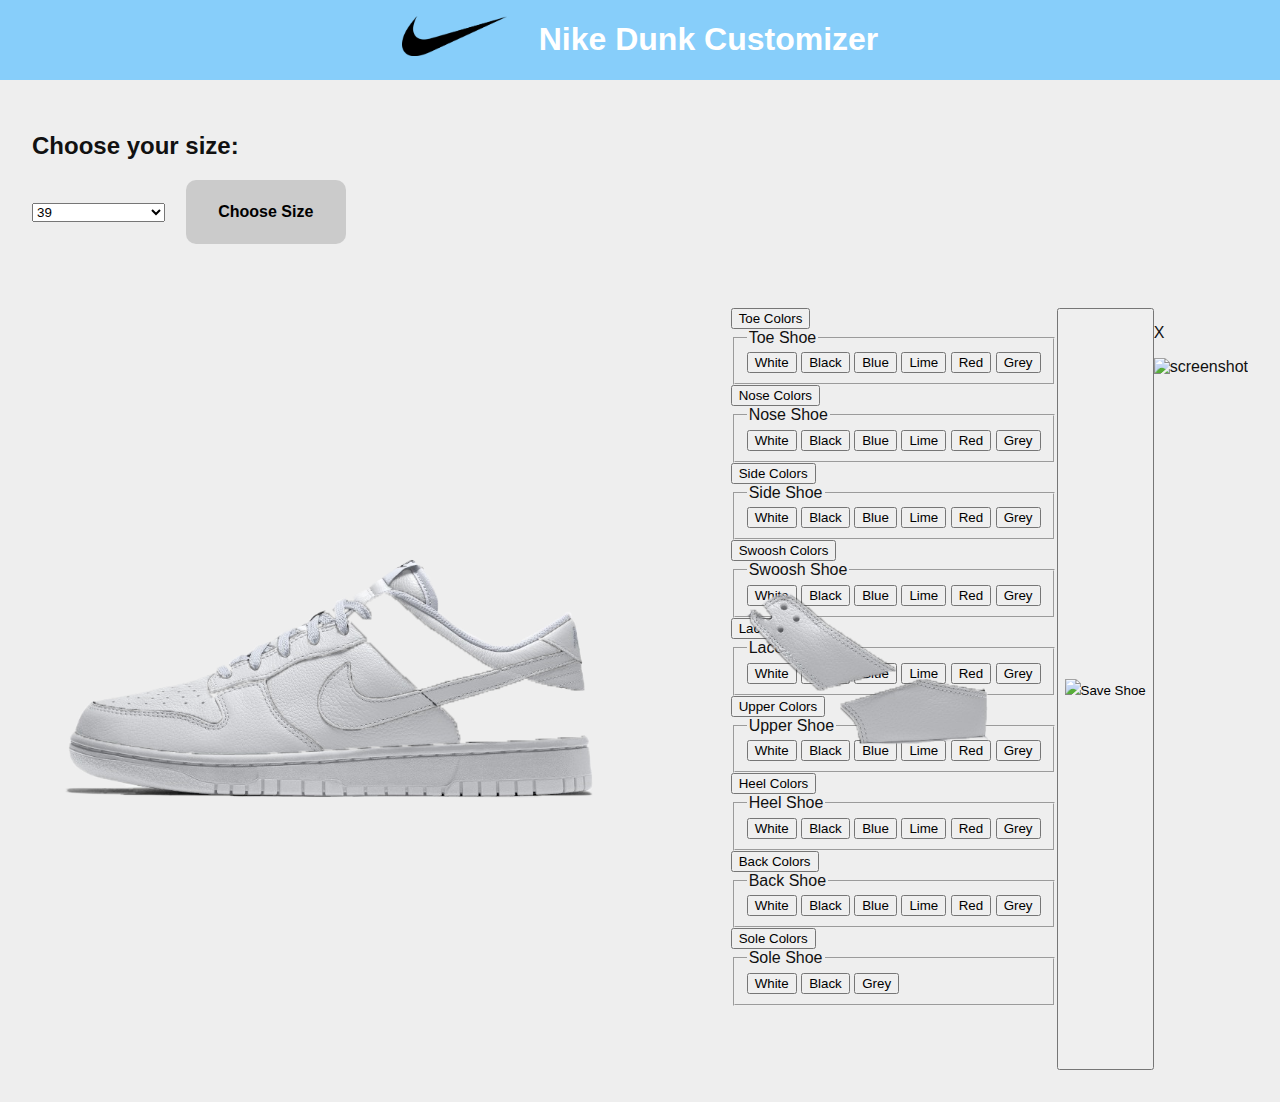
==== commit ad8d01b7: "Add files via upload" ====
--- a/opdracht2/index.html
+++ b/opdracht2/index.html
@@ -3,7 +3,7 @@
 	
 <head>
 	<meta charset="UTF-8">
-	<meta name="author" content="jouw naam">
+	<meta name="author" content="Ronan Doeleman">
 	<meta name="viewport" content="width=device-width, initial-scale=1">
 	
 	<title>Opdracht 2: Interactie galore - Frontend voor Designers</title>
@@ -38,54 +38,46 @@
 				<option>46</option>
 			</select>
 		
-			<button id="size-button" type="button" onclick="selectSize()">Choose Size</button>
+			<button id="size-button" type="button" onclick="selectSize()">Choose Size</button>	
+
+		</form>
+
 		
-		</form>
-
-		<!-- <form>
-			<div class="size-container">
-				<div class="size-button">
-					<input type="radio" id="39" name="size-picker" onclick="myFunction(this.value)" value="39">
-						<label for="39">39</label>
+
+		<!-- <div class="product-container">
+
+				<div>
+					<div id="droptargetToe">
+						<img id="toe-shoe" data-color="white" src="./images/toe/ToeWhite.png" alt="Nike Dunk Shoe Toe"/>
+					</div>
+					<div id="droptargetNose">
+						<img id="nose-shoe" data-color="white" src="./images/nose/NoseWhite.png" alt="Nike Dunk Shoe Nose"/>
+					</div>
+					<div id="droptargetSide">
+						<img id="side-shoe" data-color="white" src="./images/side/SideWhite.png" alt="Nike Dunk Shoe Side"/>
+					</div>
+					<div id="droptargetSwoosh">
+						<img id="swoosh-shoe" data-color="white" src="./images/swoosh/SwooshWhite.png" alt="Nike Dunk Shoe Swoosh"/>
+					</div>
+					<div id="droptargetLace">
+						<img id="lace-shoe" data-color="white" src="./images/lace/LaceWhite.png" alt="Nike Dunk Shoe Lace"/>
+					</div>
+					<div id="droptargetUpper">
+						<img id="upper-shoe" data-color="white" src="./images/upper/UpperWhite.png" alt="Nike Dunk Shoe Upper"/>
+					</div>
+					<div id="droptargetHeel">
+						<img id="heel-shoe" data-color="white" src="./images/heel/HeelWhite.png" alt="Nike Dunk Shoe Heel"/>
+					</div>
+					<div id="droptargetSole">
+						<img id="sole-shoe" data-color="white" src="./images/sole/SoleWhite.png" alt="Nike Dunk Shoe Sole"/>
+					</div>
+					<div id="droptargetBack">
+						<img id="back-shoe" data-color="white" src="./images/back/BackWhite.png" alt="Nike Dunk Shoe Back"/>
+					</div>
 				</div>
-				<div class="size-button">
-					<input type="radio" id="40" name="size-picker" onclick="myFunction(this.value)" value="40">
-						<label for="40">40</label>
-				</div>
-				<div class="size-button">
-					<input type="radio" id="41" name="size-picker" onclick="myFunction(this.value)" value="41">
-						<label for="41">41</label>
-				</div>
-				<div class="size-button">
-					<input type="radio" id="42" name="size-picker" onclick="myFunction(this.value)" value="42">
-						<label for="42">42</label>
-				</div>
-				<div class="size-button">
-					<input type="radio" id="43" name="size-picker" onclick="myFunction(this.value)" value="43">
-						<label for="43">43</label>
-				</div>
-				<div class="size-button">
-					<input type="radio" id="44" name="size-picker" onclick="myFunction(this.value)" value="44">
-						<label for="44">44</label>
-				</div>
-				<div class="size-button">
-					<input type="radio" id="45" name="size-picker" onclick="myFunction(this.value)" value="45">
-						<label for="45">45</label>
-				</div>
-				<div class="size-button">
-					<input type="radio" id="46" name="size-picker" onclick="myFunction(this.value)" value="46">
-						<label for="46">46</label>
-				</div>	
-
-						  <input type="submit" value="Choose Size">
-			</div>
-	</form> -->
-
-		<div class="product-container">
-
-				<div id="shoe">
-					<img id="toe-shoe" src="./images/toe/ToeWhite.png" alt="Nike Dunk Shoe Toe"/>
-					<img id="nose-shoe" src="./images/nose/NoseWhite.png" alt="Nike Dunk Shoe Nose"/>
+			</div>	 -->
+
+				<!-- <div id="droptarget">
 					<img id="side-shoe" src="./images/side/SideWhite.png" alt="Nike Dunk Shoe Side"/>
 					<img id="swoosh-shoe" src="./images/swoosh/SwooshWhite.png" alt="Nike Dunk Shoe Swoosh"/>
 					<img id="lace-shoe" src="./images/lace/LaceWhite.png" alt="Nike Dunk Shoe Lace"/>
@@ -93,12 +85,12 @@
 					<img id="heel-shoe" src="./images/heel/HeelWhite.png" alt="Nike Dunk Shoe Heel"/>
 					<img id="back-shoe" src="./images/back/BackWhite.png" alt="Nike Dunk Shoe Back"/>
 					<img id="sole-shoe" src="./images/sole/SoleWhite.png" alt="Nike Dunk Shoe Sole"/>					
-				</div>
-
-				<div class="buttons-container">
+				</div> -->
+
+				<!-- <div class="buttons-container">
 					<button id="customize-button" onclick="openMenu()">Start Customizing!</button>
 				
-					<div id="myDIV">
+					<div id="shoe-buttons">
 						<button id="toe-button" onclick="nextToeImage()" type="button">Toe</button>
 						<button id="nose-button"onclick="nextNoseImage()" type="button">Nose</button>
 						<button id="side-button"onclick="nextSideImage()" type="button">Side</button>
@@ -108,26 +100,249 @@
 						<button id="heel-button"onclick="nextHeelImage()" type="button">Heel</button>
 						<button id="back-button"onclick="nextBackImage()" type="button">Back</button>
 						<button id="sole-button"onclick="nextSoleImage()" type="button">Sole</button>
-						<button id="save">Save</button>
 					</div>	
+				</div> -->
+
+				<!-- <button id="menuButtonToe" onclick="openMenuToe()">Toe</button>
+				<button id="menuButtonNose" onclick="openMenuNose()">Nose</button> -->
+		
+				<!-- <div>
+					<div>
+					  <input type="radio" id="toe" name="itemSelect" value="Toe"
+							 checked onclick="openMenuToe()">
+					  <label for="toe">Toe</label>
+					</div>
+				
+					<div>
+					  <input type="radio" id="nose" name="itemSelect" value="Nose" onclick="openMenuNose()">
+					  <label for="nose">Nose</label>
+					</div>
+				</div> -->
+
+				<!-- <div>
+					<div>
+					  <input type="radio" id="toe" name="itemSelect" value="Toe"
+							onclick="openMenu()">
+					  <label for="toe">Toe</label>
+					</div>
+				
+					<div>
+					  <input type="radio" id="nose" name="itemSelect" value="Nose" 
+					  		onclick="openMenu()">
+					  <label for="">Nose</label>
+					</div>
+					
+					<div>
+						<input type="radio" id="side" name="itemSelect" value="Side" 
+								onclick="openMenu()">
+						<label for="">Side</label>
+					</div>
+
+					<div>
+					  <input type="radio" id="swoosh" name="itemSelect" value="Swoosh" 
+					  		onclick="openMenu()">
+					  <label for="">Swoosh</label>
+					</div>
+
+					<div>
+						<input type="radio" id="lace" name="itemSelect" value="Lace" 
+								onclick="openMenu()">
+						<label for="">Lace</label>
+					</div>
+
+					<div>
+						<input type="radio" id="upper" name="itemSelect" value="Upper" 
+								onclick="openMenu()">
+						<label for="">Upper</label>
+					</div>
+
+					<div>
+						<input type="radio" id="heel" name="itemSelect" value="Heel" 
+								onclick="openMenu()">
+						<label for="">Heel</label>
+					</div>
+
+					<div>
+						<input type="radio" id="sole" name="itemSelect" value="Sole" 
+								onclick="openMenuSole()">
+						<label for="">Sole</label>
+					</div>
+
+					<div>
+						<input type="radio" id="back" name="itemSelect" value="Back" 
+								onclick="openMenu()">
+						<label for="">Back</label>
+					</div>
+				</div> -->
+					
+				<!-- <div id="toeColors">
+					<button id="dragWhiteToe" draggable="true" value="white">white</button>
+					<button id="dragBlackToe" draggable="true" value="black">black</button>
+					<button id="dragBlueToe" draggable="true" value="blue">blue</button>
+					<button id="dragLimeToe" draggable="true" value="lime">lime</button>
+					<button id="dragRedToe" draggable="true" value="red">red</button>
+					<button id="dragGreyToe" draggable="true" value="grey">grey</button>
 				</div>
-		</div>	
-
-		<!-- <div>
-			<img src="images/sole/SoleBlack.png" id="color" ondragstart="dragStartHandler(event);" draggable="true">
-			</img>
-		</div>
-		<div id="target"
-      			ondrop="dropHandler(event);"
-     			 ondragover="dragOverHandler(event);">
-     			 Drop Zone
-		</div> -->
+
+				<div id="noseColors">
+					<button id="dragWhiteNose" draggable="true" value="white">white</button>
+					<button id="dragBlackNose" draggable="true" value="black">black</button>
+					<button id="dragBlueNose" draggable="true" value="blue">blue</button>
+					<button id="dragLimeNose" draggable="true" value="lime">lime</button>
+					<button id="dragRedNose" draggable="true" value="red">red</button>
+					<button id="dragGreyNose" draggable="true" value="grey">grey</button>
+				</div> -->
+
+				<!-- <div id="colors">
+					<button id="dragWhite" draggable="true" aria-pressed="true" value="white">white</button>
+					<button id="dragBlack" draggable="true" value="black">black</button>
+					<button id="dragBlue" draggable="true" value="blue">blue</button>
+					<button id="dragLime" draggable="true" value="lime">lime</button>
+					<button id="dragRed" draggable="true" value="red">red</button>
+					<button id="dragGrey" draggable="true" value="grey">grey</button>
+				</div> -->
+
+				<!-- <div id="colors-sole">
+					<button id="dragWhite" draggable="true" value="white">white</button>
+					<button id="dragBlack" draggable="true" value="black">black</button>
+					<button id="dragGrey" draggable="true" value="grey">grey</button>
+				</div> -->
+			
+			<div class="product-container">
+
+				<div class="shoe-container">
+					<img id="toe-shoe" data-color="white" src="./images/toe/ToeWhite.png" alt="Nike Dunk Shoe Toe" />
+					<img id="nose-shoe" data-color="white" src="./images/nose/NoseWhite.png" alt="Nike Dunk Shoe Nose" />
+					<img id="side-shoe" data-color="white" src="./images/side/SideWhite.png" alt="Nike Dunk Shoe Side" />
+					<img id="swoosh-shoe" data-color="white" src="./images/swoosh/SwooshWhite.png" alt="Nike Dunk Shoe Swoosh"/>
+					<img id="lace-shoe" data-color="white" src="./images/lace/LaceWhite.png" alt="Nike Dunk Shoe Lace"/>
+					<img id="upper-shoe" data-color="white" src="./images/upper/UpperWhite.png" alt="Nike Dunk Shoe Upper"/>
+					<img id="heel-shoe" data-color="white" src="./images/heel/HeelWhite.png" alt="Nike Dunk Shoe Heel"/>
+					<img id="sole-shoe" data-color="white" src="./images/sole/SoleWhite.png" alt="Nike Dunk Shoe Sole"/>
+					<img id="back-shoe" data-color="white" src="./images/back/BackWhite.png" alt="Nike Dunk Shoe Back"/>
+				</div>
+
+				<form class="shoe-customizer">
+
+					<button onclick="openMenuToe()" id="toggle-menu-button" type="button">Toe Colors</button>
+
+					<fieldset name="toe-shoe" class="hidden" id="toe-buttons">
+						<legend>Toe Shoe</legend>
+						<button type="button" draggable="true" aria-pressed="true" value="white">White</button>
+						<button type="button" draggable="true" value="black">Black</button>
+						<button type="button" draggable="true" value="blue">Blue</button>
+						<button type="button" draggable="true" value="lime">Lime</button>
+						<button type="button" draggable="true" value="red">Red</button>
+						<button type="button" draggable="true" value="grey">Grey</button>
+					</fieldset>
+
+					<button onclick="openMenuNose()" id="toggle-menu-button" type="button">Nose Colors</button>
+
+					<fieldset name="nose-shoe" class="hidden" id="nose-buttons">
+						<legend>Nose Shoe</legend>
+						<button type="button" draggable="true" aria-pressed="true" value="white">White</button>
+						<button type="button" draggable="true" value="black">Black</button>
+						<button type="button" draggable="true" value="blue">Blue</button>
+						<button type="button" draggable="true" value="lime">Lime</button>
+						<button type="button" draggable="true" value="red">Red</button>
+						<button type="button" draggable="true" value="grey">Grey</button>
+					</fieldset>
+
+					<button onclick="openMenuSide()" id="toggle-menu-button" type="button">Side Colors</button>
+					
+					<fieldset name="side-shoe" class="hidden" id="side-buttons">
+						<legend>Side Shoe</legend>
+						<button class="output" type="button" draggable="true" aria-pressed="true" value="white">White</button>
+						<button class="output" type="button" draggable="true" value="black">Black</button>
+						<button class="output" type="button" draggable="true" value="blue">Blue</button>
+						<button class="output" type="button" draggable="true" value="lime">Lime</button>
+						<button class="output" type="button" draggable="true" value="red">Red</button>
+						<button class="output" type="button" draggable="true" value="grey">Grey</button>
+					</fieldset>
+
+					<button onclick="openMenuSwoosh()" id="toggle-menu-button" type="button">Swoosh Colors</button>
+
+					<fieldset name="swoosh-shoe" class="hidden" id="swoosh-buttons">
+						<legend>Swoosh Shoe</legend>
+						<button type="button" draggable="true" aria-pressed="true" value="white">White</button>
+						<button type="button" draggable="true" value="black">Black</button>
+						<button type="button" draggable="true" value="blue">Blue</button>
+						<button type="button" draggable="true" value="lime">Lime</button>
+						<button type="button" draggable="true" value="red">Red</button>
+						<button type="button" draggable="true" value="grey">Grey</button>
+					</fieldset>
+
+					<button onclick="openMenuLace()" id="toggle-menu-button" type="button">Lace Colors</button>
+
+					<fieldset name="lace-shoe" class="hidden" id="lace-buttons">
+						<legend>Lace Shoe</legend>
+						<button type="button" draggable="true" aria-pressed="true" value="white">White</button>
+						<button type="button" draggable="true" value="black">Black</button>
+						<button type="button" draggable="true" value="blue">Blue</button>
+						<button type="button" draggable="true" value="lime">Lime</button>
+						<button type="button" draggable="true" value="red">Red</button>
+						<button type="button" draggable="true" value="grey">Grey</button>
+					</fieldset>
+
+					<button onclick="openMenuUpper()" id="toggle-menu-button" type="button">Upper Colors</button>
+
+					<fieldset name="upper-shoe" class="hidden" id="upper-buttons">
+						<legend>Upper Shoe</legend>
+						<button type="button" draggable="true" aria-pressed="true" value="white">White</button>
+						<button type="button" draggable="true" value="black">Black</button>
+						<button type="button" draggable="true" value="blue">Blue</button>
+						<button type="button" draggable="true" value="lime">Lime</button>
+						<button type="button" draggable="true" value="red">Red</button>
+						<button type="button" draggable="true" value="grey">Grey</button>
+					</fieldset>
+
+					<button onclick="openMenuHeel()" id="toggle-menu-button" type="button">Heel Colors</button>
+
+					<fieldset name="heel-shoe" class="hidden" id="heel-buttons">
+						<legend>Heel Shoe</legend>
+						<button type="button" draggable="true" aria-pressed="true" value="white">White</button>
+						<button type="button" draggable="true" value="black">Black</button>
+						<button type="button" draggable="true" value="blue">Blue</button>
+						<button type="button" draggable="true" value="lime">Lime</button>
+						<button type="button" draggable="true" value="red">Red</button>
+						<button type="button" draggable="true" value="grey">Grey</button>
+					</fieldset>
+
+					<button onclick="openMenuBack()" id="toggle-menu-button" type="button">Back Colors</button>
+
+					<fieldset name="back-shoe" class="hidden" id="back-buttons">
+						<legend>Back Shoe</legend>
+						<button type="button" draggable="true" aria-pressed="true" value="white">White</button>
+						<button type="button" draggable="true" value="black">Black</button>
+						<button type="button" draggable="true" value="blue">Blue</button>
+						<button type="button" draggable="true" value="lime">Lime</button>
+						<button type="button" draggable="true" value="red">Red</button>
+						<button type="button" draggable="true" value="grey">Grey</button>
+					</fieldset>
+
+					<button onclick="openMenuSole()" id="toggle-menu-button" type="button">Sole Colors</button>
+
+					<fieldset name="sole-shoe" class="hidden" id="sole-buttons">
+						<legend>Sole Shoe</legend>
+						<button type="button" draggable="true" aria-pressed="true" value="white">White</button>
+						<button type="button" draggable="true" value="black">Black</button>
+						<button type="button" draggable="true" value="grey">Grey</button>
+					</fieldset>
+				</form>
+
+				<button id="src-btn"><img src="./images/camera.png">Save Shoe</button>
+				<div class="src-preview">
+				  <div class="screenshot">
+					<p id="close-btn">X</p>
+					<img src="" alt="screenshot">
+				  </div>
+				</div>
+				
+			</div>
+			
 	</div>
-	
-
-	<script defer src="scripts/script.js"></script>
-
-	
+
+	<script src="scripts/script.js"></script>
 </body>
 	
 </html>
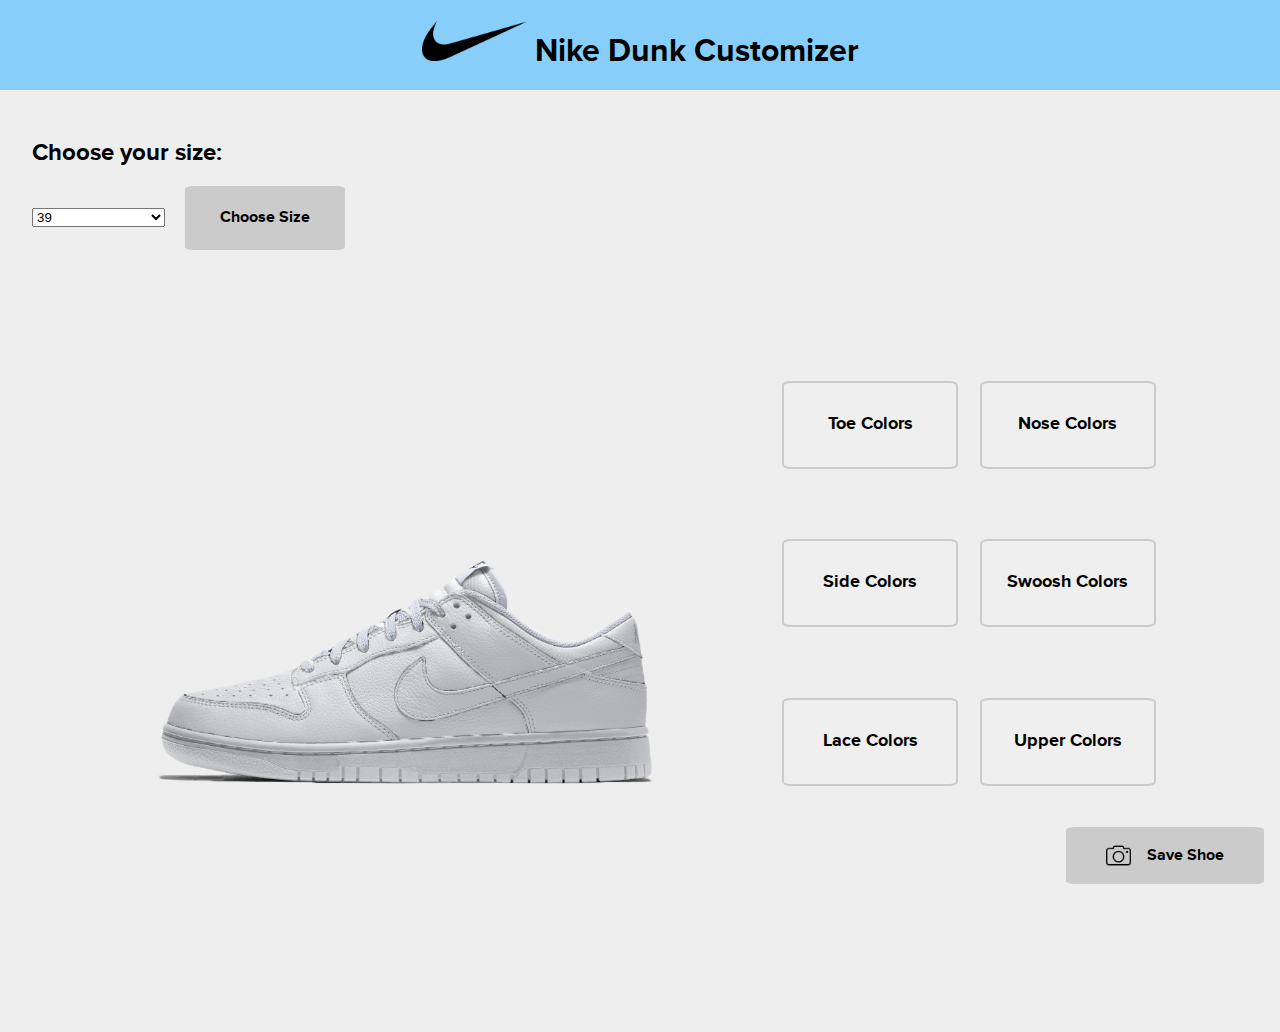
==== commit 475701b5: "Add files via upload" ====
--- a/opdracht2/index.html
+++ b/opdracht2/index.html
@@ -13,20 +13,21 @@
 </head>
 
 <body>
-	<div class="logo">
-		<img src="./images/logonike.png" alt="Nike logo">
-		<h1>Nike Dunk Customizer</h1>
-	</div>
+	<header>
+		<h1>
+			<img src="./images/logonike.png">
+			Nike Dunk Customizer
+		</h1>	
+	</header>
 
-	<div class="customize-sneaker">
+	<main class="customize-sneaker">
 	
-		<div class="size-container">
+		<section class="size-container">
 			<h2>Choose your size:</h2>
 				<p id="sizeChosen"></p>
-		</div>
+		</section>
 
 		<form>
-
 			<select id="sizeList">
 				<option>39</option>
 				<option>40</option>
@@ -38,177 +39,10 @@
 				<option>46</option>
 			</select>
 		
-			<button id="size-button" type="button" onclick="selectSize()">Choose Size</button>	
-
+			<button id="size-button" type="button">Choose Size</button>	
 		</form>
 
-		
-
-		<!-- <div class="product-container">
-
-				<div>
-					<div id="droptargetToe">
-						<img id="toe-shoe" data-color="white" src="./images/toe/ToeWhite.png" alt="Nike Dunk Shoe Toe"/>
-					</div>
-					<div id="droptargetNose">
-						<img id="nose-shoe" data-color="white" src="./images/nose/NoseWhite.png" alt="Nike Dunk Shoe Nose"/>
-					</div>
-					<div id="droptargetSide">
-						<img id="side-shoe" data-color="white" src="./images/side/SideWhite.png" alt="Nike Dunk Shoe Side"/>
-					</div>
-					<div id="droptargetSwoosh">
-						<img id="swoosh-shoe" data-color="white" src="./images/swoosh/SwooshWhite.png" alt="Nike Dunk Shoe Swoosh"/>
-					</div>
-					<div id="droptargetLace">
-						<img id="lace-shoe" data-color="white" src="./images/lace/LaceWhite.png" alt="Nike Dunk Shoe Lace"/>
-					</div>
-					<div id="droptargetUpper">
-						<img id="upper-shoe" data-color="white" src="./images/upper/UpperWhite.png" alt="Nike Dunk Shoe Upper"/>
-					</div>
-					<div id="droptargetHeel">
-						<img id="heel-shoe" data-color="white" src="./images/heel/HeelWhite.png" alt="Nike Dunk Shoe Heel"/>
-					</div>
-					<div id="droptargetSole">
-						<img id="sole-shoe" data-color="white" src="./images/sole/SoleWhite.png" alt="Nike Dunk Shoe Sole"/>
-					</div>
-					<div id="droptargetBack">
-						<img id="back-shoe" data-color="white" src="./images/back/BackWhite.png" alt="Nike Dunk Shoe Back"/>
-					</div>
-				</div>
-			</div>	 -->
-
-				<!-- <div id="droptarget">
-					<img id="side-shoe" src="./images/side/SideWhite.png" alt="Nike Dunk Shoe Side"/>
-					<img id="swoosh-shoe" src="./images/swoosh/SwooshWhite.png" alt="Nike Dunk Shoe Swoosh"/>
-					<img id="lace-shoe" src="./images/lace/LaceWhite.png" alt="Nike Dunk Shoe Lace"/>
-					<img id="upper-shoe" src="./images/upper/UpperWhite.png" alt="Nike Dunk Shoe Upper"/>
-					<img id="heel-shoe" src="./images/heel/HeelWhite.png" alt="Nike Dunk Shoe Heel"/>
-					<img id="back-shoe" src="./images/back/BackWhite.png" alt="Nike Dunk Shoe Back"/>
-					<img id="sole-shoe" src="./images/sole/SoleWhite.png" alt="Nike Dunk Shoe Sole"/>					
-				</div> -->
-
-				<!-- <div class="buttons-container">
-					<button id="customize-button" onclick="openMenu()">Start Customizing!</button>
-				
-					<div id="shoe-buttons">
-						<button id="toe-button" onclick="nextToeImage()" type="button">Toe</button>
-						<button id="nose-button"onclick="nextNoseImage()" type="button">Nose</button>
-						<button id="side-button"onclick="nextSideImage()" type="button">Side</button>
-						<button id="swoosh-button"onclick="nextSwooshImage()" type="button">Swoosh</button>
-						<button id="lace-button"onclick="nextLaceImage()" type="button">Laces</button>
-						<button id="upper-button"onclick="nextUpperImage()" type="button">Upper</button>
-						<button id="heel-button"onclick="nextHeelImage()" type="button">Heel</button>
-						<button id="back-button"onclick="nextBackImage()" type="button">Back</button>
-						<button id="sole-button"onclick="nextSoleImage()" type="button">Sole</button>
-					</div>	
-				</div> -->
-
-				<!-- <button id="menuButtonToe" onclick="openMenuToe()">Toe</button>
-				<button id="menuButtonNose" onclick="openMenuNose()">Nose</button> -->
-		
-				<!-- <div>
-					<div>
-					  <input type="radio" id="toe" name="itemSelect" value="Toe"
-							 checked onclick="openMenuToe()">
-					  <label for="toe">Toe</label>
-					</div>
-				
-					<div>
-					  <input type="radio" id="nose" name="itemSelect" value="Nose" onclick="openMenuNose()">
-					  <label for="nose">Nose</label>
-					</div>
-				</div> -->
-
-				<!-- <div>
-					<div>
-					  <input type="radio" id="toe" name="itemSelect" value="Toe"
-							onclick="openMenu()">
-					  <label for="toe">Toe</label>
-					</div>
-				
-					<div>
-					  <input type="radio" id="nose" name="itemSelect" value="Nose" 
-					  		onclick="openMenu()">
-					  <label for="">Nose</label>
-					</div>
-					
-					<div>
-						<input type="radio" id="side" name="itemSelect" value="Side" 
-								onclick="openMenu()">
-						<label for="">Side</label>
-					</div>
-
-					<div>
-					  <input type="radio" id="swoosh" name="itemSelect" value="Swoosh" 
-					  		onclick="openMenu()">
-					  <label for="">Swoosh</label>
-					</div>
-
-					<div>
-						<input type="radio" id="lace" name="itemSelect" value="Lace" 
-								onclick="openMenu()">
-						<label for="">Lace</label>
-					</div>
-
-					<div>
-						<input type="radio" id="upper" name="itemSelect" value="Upper" 
-								onclick="openMenu()">
-						<label for="">Upper</label>
-					</div>
-
-					<div>
-						<input type="radio" id="heel" name="itemSelect" value="Heel" 
-								onclick="openMenu()">
-						<label for="">Heel</label>
-					</div>
-
-					<div>
-						<input type="radio" id="sole" name="itemSelect" value="Sole" 
-								onclick="openMenuSole()">
-						<label for="">Sole</label>
-					</div>
-
-					<div>
-						<input type="radio" id="back" name="itemSelect" value="Back" 
-								onclick="openMenu()">
-						<label for="">Back</label>
-					</div>
-				</div> -->
-					
-				<!-- <div id="toeColors">
-					<button id="dragWhiteToe" draggable="true" value="white">white</button>
-					<button id="dragBlackToe" draggable="true" value="black">black</button>
-					<button id="dragBlueToe" draggable="true" value="blue">blue</button>
-					<button id="dragLimeToe" draggable="true" value="lime">lime</button>
-					<button id="dragRedToe" draggable="true" value="red">red</button>
-					<button id="dragGreyToe" draggable="true" value="grey">grey</button>
-				</div>
-
-				<div id="noseColors">
-					<button id="dragWhiteNose" draggable="true" value="white">white</button>
-					<button id="dragBlackNose" draggable="true" value="black">black</button>
-					<button id="dragBlueNose" draggable="true" value="blue">blue</button>
-					<button id="dragLimeNose" draggable="true" value="lime">lime</button>
-					<button id="dragRedNose" draggable="true" value="red">red</button>
-					<button id="dragGreyNose" draggable="true" value="grey">grey</button>
-				</div> -->
-
-				<!-- <div id="colors">
-					<button id="dragWhite" draggable="true" aria-pressed="true" value="white">white</button>
-					<button id="dragBlack" draggable="true" value="black">black</button>
-					<button id="dragBlue" draggable="true" value="blue">blue</button>
-					<button id="dragLime" draggable="true" value="lime">lime</button>
-					<button id="dragRed" draggable="true" value="red">red</button>
-					<button id="dragGrey" draggable="true" value="grey">grey</button>
-				</div> -->
-
-				<!-- <div id="colors-sole">
-					<button id="dragWhite" draggable="true" value="white">white</button>
-					<button id="dragBlack" draggable="true" value="black">black</button>
-					<button id="dragGrey" draggable="true" value="grey">grey</button>
-				</div> -->
-			
-			<div class="product-container">
+			<section class="product-container">
 
 				<div class="shoe-container">
 					<img id="toe-shoe" data-color="white" src="./images/toe/ToeWhite.png" alt="Nike Dunk Shoe Toe" />
@@ -224,7 +58,7 @@
 
 				<form class="shoe-customizer">
 
-					<button onclick="openMenuToe()" id="toggle-menu-button" type="button">Toe Colors</button>
+					<button id="toggle-menu-button-toe" type="button">Toe Colors</button>
 
 					<fieldset name="toe-shoe" class="hidden" id="toe-buttons">
 						<legend>Toe Shoe</legend>
@@ -236,7 +70,7 @@
 						<button type="button" draggable="true" value="grey">Grey</button>
 					</fieldset>
 
-					<button onclick="openMenuNose()" id="toggle-menu-button" type="button">Nose Colors</button>
+					<button id="toggle-menu-button-nose" type="button">Nose Colors</button>
 
 					<fieldset name="nose-shoe" class="hidden" id="nose-buttons">
 						<legend>Nose Shoe</legend>
@@ -248,7 +82,7 @@
 						<button type="button" draggable="true" value="grey">Grey</button>
 					</fieldset>
 
-					<button onclick="openMenuSide()" id="toggle-menu-button" type="button">Side Colors</button>
+					<button id="toggle-menu-button-side" type="button">Side Colors</button>
 					
 					<fieldset name="side-shoe" class="hidden" id="side-buttons">
 						<legend>Side Shoe</legend>
@@ -260,7 +94,7 @@
 						<button class="output" type="button" draggable="true" value="grey">Grey</button>
 					</fieldset>
 
-					<button onclick="openMenuSwoosh()" id="toggle-menu-button" type="button">Swoosh Colors</button>
+					<button id="toggle-menu-button-swoosh" type="button">Swoosh Colors</button>
 
 					<fieldset name="swoosh-shoe" class="hidden" id="swoosh-buttons">
 						<legend>Swoosh Shoe</legend>
@@ -272,7 +106,7 @@
 						<button type="button" draggable="true" value="grey">Grey</button>
 					</fieldset>
 
-					<button onclick="openMenuLace()" id="toggle-menu-button" type="button">Lace Colors</button>
+					<button id="toggle-menu-button-lace" type="button">Lace Colors</button>
 
 					<fieldset name="lace-shoe" class="hidden" id="lace-buttons">
 						<legend>Lace Shoe</legend>
@@ -284,7 +118,7 @@
 						<button type="button" draggable="true" value="grey">Grey</button>
 					</fieldset>
 
-					<button onclick="openMenuUpper()" id="toggle-menu-button" type="button">Upper Colors</button>
+					<button id="toggle-menu-button-upper" type="button">Upper Colors</button>
 
 					<fieldset name="upper-shoe" class="hidden" id="upper-buttons">
 						<legend>Upper Shoe</legend>
@@ -296,7 +130,7 @@
 						<button type="button" draggable="true" value="grey">Grey</button>
 					</fieldset>
 
-					<button onclick="openMenuHeel()" id="toggle-menu-button" type="button">Heel Colors</button>
+					<button id="toggle-menu-button-heel" type="button">Heel Colors</button>
 
 					<fieldset name="heel-shoe" class="hidden" id="heel-buttons">
 						<legend>Heel Shoe</legend>
@@ -308,7 +142,7 @@
 						<button type="button" draggable="true" value="grey">Grey</button>
 					</fieldset>
 
-					<button onclick="openMenuBack()" id="toggle-menu-button" type="button">Back Colors</button>
+					<button id="toggle-menu-button-back" type="button">Back Colors</button>
 
 					<fieldset name="back-shoe" class="hidden" id="back-buttons">
 						<legend>Back Shoe</legend>
@@ -320,7 +154,7 @@
 						<button type="button" draggable="true" value="grey">Grey</button>
 					</fieldset>
 
-					<button onclick="openMenuSole()" id="toggle-menu-button" type="button">Sole Colors</button>
+					<button id="toggle-menu-button-sole" type="button">Sole Colors</button>
 
 					<fieldset name="sole-shoe" class="hidden" id="sole-buttons">
 						<legend>Sole Shoe</legend>
@@ -330,17 +164,18 @@
 					</fieldset>
 				</form>
 
-				<button id="src-btn"><img src="./images/camera.png">Save Shoe</button>
-				<div class="src-preview">
+				<button id="screenshot-button"><img src="./images/camera.png">Save Shoe</button>
+
+				<section class="src-preview">
 				  <div class="screenshot">
 					<p id="close-btn">X</p>
 					<img src="" alt="screenshot">
 				  </div>
-				</div>
+				</section>
 				
-			</div>
+			</section>
 			
-	</div>
+	</main>
 
 	<script src="scripts/script.js"></script>
 </body>
--- a/opdracht2/styles/style.css
+++ b/opdracht2/styles/style.css
@@ -3,11 +3,12 @@
 /*********/
 /* FONTS */
 /*********/
-/* @font-face {
+
+@font-face {
 	font-family: 'Proxima-Nova';
 	src: url('../fonts/fontspring-demo-proximanova-bold-webfont.woff') format('woff2'),
 			 url('../fonts/fontspring-demo-proximanova-bold-webfont.woff2') format('woff');
-	font-weight: bold;
+	font-weight: normal;
 	font-style: normal;
 }
 
@@ -17,8 +18,24 @@
 			 url('../fonts/fontspring-demo-proximanova-boldit-webfont.woff2') format('woff');
 	font-weight: bold;
 	font-style: italic;
-} */
-
+}
+
+/* Light mode */
+:root {
+	--color-text:#000000;
+	--color-background:#eee;
+	--color-background-btn: rgb(203, 203, 203);
+	--color-background-btn-hover: rgb(143, 212, 255);
+}
+
+/* Dark mode */
+@media (prefers-color-scheme: dark) {
+	:root {
+		--color-text: rgb(26, 26, 26);
+		--color-text-h2: rgb(255, 255, 255);
+		--color-background:rgb(48, 48, 48);
+	}
+}
 
 /**************/
 /* CSS REMEDY */
@@ -34,17 +51,13 @@
 /*********************/
 /* CUSTOM PROPERTIES */
 /*********************/
-:root {
-	/* startje */
-	--color-text:#111;
-	--color-background:#eee;
-}
+
 
 /****************/
 /* JOUW STYLING */
 /****************/
 body {
-  font-family: Helvetica, sans-serif, sans-serif;
+  font-family: 'Proxima-Nova', sans-serif, sans-serif;
   color:var(--color-text);
   background-color:var(--color-background);
   padding: 0;
@@ -53,21 +66,25 @@
 
 /* jouw code */
 
-.logo{
+header {
 	display: flex;
-	gap: 2em;
+	background-color: lightskyblue;
+	margin-top: 0;
 	justify-content: center;
-	background-color: lightskyblue;
-}
-
-h1{
-	color: white;
-}
-
-.logo img{
+	gap: 1em;
+}
+
+h1 {
+	color: var(--color-text);
+}
+
+h2 {
+	color: var(--color-text-h2);
+}
+
+h1 img{
 	width: 105px;
 	height: 40px;
-	margin-top: 1em;
 }
 
 .customize-sneaker{
@@ -76,7 +93,7 @@
 
 .product-container{
 	display: flex;
-	justify-content: flex-end;
+	justify-content: center;
 }
 
 .size-container{
@@ -84,18 +101,18 @@
 	align-items: center;
 }
 
-form{
-	margin-bottom: 4em;
-	margin-left: 0;
-}
-
 #sizeList{
 	width: 10em;
 }
 
+img{
+	width: 500px;
+	height: auto;
+}
+
 #size-button{
-	background-color: rgb(203, 203, 203);
-	border-radius: 10px;
+	background-color: var(--color-background-btn);
+	border-radius: 5%;
 	border: none;
 	cursor: pointer;
 	font-size: 1em;
@@ -104,97 +121,467 @@
 	margin-left: 1em;
 	height: 4em;
 	align-self: center;
+	font-family: 'Proxima-Nova'
 }
 
 #size-button:hover{
-	background-color: rgb(143, 212, 255);
+	background-color: var(--color-background-btn-hover);
 	color: white;
 	transition: 1s;
 }
 
 #sizeChosen{
 	font-size: 2em;
+	font-family: Arial, Helvetica, sans-serif;
 	margin-left: 1em;
 	margin-top: 1em;
 	color: rgb(0, 162, 255);
 }
 
-.buttons-container{
-	width: 400px;
-}
-
-#customize-button{
-	background-color: rgb(203, 203, 203);
+fieldset button {
+	inline-size:4.5em;
+	aspect-ratio: 1;
+	appearance:none;
+	border-radius:50%;
+	border:none;
+	font-size:1em;
+	cursor: grab;
+	margin: .5em;
+}
+
+#toggle-menu-button-toe,
+#toggle-menu-button-nose,
+#toggle-menu-button-side,
+#toggle-menu-button-swoosh,
+#toggle-menu-button-lace,
+#toggle-menu-button-upper,
+#toggle-menu-button-heel,
+#toggle-menu-button-back,
+#toggle-menu-button-sole{
+	border: 2px solid rgb(203, 203, 203);
+	inline-size: 0em;
+	font-weight: 700;
+	border-radius: 5%;
+	font-size: 1.1em;
+	text-align: center;
+	cursor: pointer;
+	height: 5em;
+	width: 10em;
+	margin: 2em 1em 2em 0em;
+	font-family: 'Proxima-Nova'
+}
+
+#toggle-menu-button-toe:hover,
+#toggle-menu-button-nose:hover,
+#toggle-menu-button-side:hover,
+#toggle-menu-button-swoosh:hover,
+#toggle-menu-button-lace:hover,
+#toggle-menu-button-upper:hover,
+#toggle-menu-button-heel:hover,
+#toggle-menu-button-back:hover,
+#toggle-menu-button-sole:hover {
+	background-color: var(--color-background-btn-hover);
+	color: white;
+	transition: 1s;
+}
+
+#toggle-menu-button-toe:focus,
+#toggle-menu-button-nose:focus,
+#toggle-menu-button-side:focus,
+#toggle-menu-button-swoosh:focus,
+#toggle-menu-button-lace:focus,
+#toggle-menu-button-upper:focus,
+#toggle-menu-button-heel:focus,
+#toggle-menu-button-back:focus,
+#toggle-menu-button-sole:focus{
+	background-color: var(--color-background-btn-hover);
+	color: white;
+	transition: .7s;
+}
+
+button[value="white"] {
+	background-color:white;
+	font-family: 'Proxima-Nova'
+}
+
+button[value="black"] {
+	background-color:rgb(15, 15, 15);
+	color: white;
+	font-family: 'Proxima-Nova'
+}
+
+button[value="blue"] {
+	background-color:blue;
+	color: white;
+	font-family: 'Proxima-Nova'
+}
+
+button[value="lime"] {
+	background-color: #A4D4BA;
+	font-family: 'Proxima-Nova'
+}
+
+button[value="red"] {
+	background-color:red;
+	font-family: 'Proxima-Nova'
+}
+
+button[value="grey"] {
+	background-color: #6F7478;
+	color: white;
+	font-family: 'Proxima-Nova'
+}
+
+button[aria-pressed="true"] {
+	box-shadow:inset 0 0 0 .3em rgb(179, 179, 179);
+}
+
+form{
+	max-width: 650px;
+	max-height: 500px;
+	overflow: scroll;
+}
+
+.shoe-customizer{
+	margin-top: 6em;
+}
+
+fieldset{
 	border: none;
-	font-size: 1em;
+	padding-left: 0;
+	display:flex;
+}
+
+fieldset.hidden {
+	display:none;
+}
+
+legend{
+	font-size: 1.5em;
 	font-weight: 900;
-	border-radius: 10px;
-	cursor: pointer;
-	width: 100%;
-	height: 4em;
-}
-
-#customize-button:hover{
-	background-color: rgb(143, 212, 255);
-	color: white;
-	transition: .8s;
-}
-
-#myDIV{
-	display: none;
-	grid-template-columns: 1fr 1fr;
-	margin-top: 1em;
-	cursor: pointer;
-}
-
-#myDIV button{
-	padding: 1em;
-	margin: 1em;
+	color: var(--color-text-h2);
+}
+
+.shoe-container {
+	display:grid;
+	place-items:start center;
+}
+
+.shoe-container img{
+	display: block;
+	width: 750px;
+	height: auto;
+	aspect-ratio: 1/1;
+	grid-area:1 /1;
+	pointer-events: none;
+	user-select: none;
+}
+
+.shoe-container img.drop-target {
+	pointer-events:all;
+}
+
+.src-btn, .screenshot {
+	position: fixed;
+	left: 50%;
+	transform: translate(-50%, -50%)
+}
+
+#screenshot-button, .screenshot {
+	position: fixed;
+}
+
+#screenshot-button {
+	bottom: 1em;
+	right: 1em;
+	border: none;
+	font-weight: 900;
 	cursor: pointer;
 	font-size: 1em;
-	width: 12em;
-	margin-left: 0;
-}
-
-#myDIV button:nth-of-type(10){
-	background-color: rgb(203, 203, 203);
-	font-weight: 900;
-	border-radius: 8px;
-	border: none;
+	padding: 1em 2.5em;
+	border-radius: 5%;
+	background-color: var(--color-background-btn);
+	display: flex;
+	align-items: center;
+	gap: 1em;
+	font-family: 'Proxima-Nova'
+}
+
+#screenshot-button img{
+	height: 25px;
+	width: auto;
+}
+
+#screenshot-button:hover{
+	background-color: var(--color-background-btn-hover);
+	color: white;
+	transition: 1s;
+}
+
+.src-preview {
+	position: fixed;
+	left: 0;
+	top: 0;
+	height: 100%;
+	width: 100%;
+	opacity: 0;
+	pointer-events: none;
+	background: rgba(0,0,0,0.65);
+	transition: all 0.15s ease;
+}
+
+.src-preview.show {
+	opacity: 1;
+	pointer-events: auto;
+}
+  
+.src-preview .screenshot {
+	width: 70%;
+	top: 50%;
+	opacity: 0;
+	pointer-events: none;
+	transition: transform 0.15s ease;
+	transform: translate(-50%, -50%) scale(0.9);
+}
+  
+.src-preview.show .screenshot{
+	opacity: 1;
+	pointer-events: auto;
+	transform: translate(-50%, -50%) scale(1);
+}
+  
+.screenshot #close-btn {
+	position: absolute;
+	right: -25px;
+	color: #fff;
 	cursor: pointer;
-}
-
-#myDIV button:nth-of-type(10):hover{
-	background-color: rgb(143, 212, 255);
-	transition: .8s;
-	color: white;
-}
-
-#myDIV p{
 	font-size: 2em;
-	color: white;
-}
-
-#toe-shoe,
-#nose-shoe,
-#side-shoe,
-#swoosh-shoe,
-#lace-shoe,
-#upper-shoe,
-#heel-shoe,
-#back-shoe {
-	width: 800px;
-	height: auto;
-	position: absolute;
-	margin-left: -25em;
-	margin-top: -5em;
-}
-
-#sole-shoe{
-	width: 800px;
-	height: auto;
-	margin-left: -25em;
-	margin-top: -5em;
+}
+  
+.screenshot img {
+	width: 100%;
+}
+
+/* Set Toe Images */
+
+.shoe-container img#toe-shoe[data-color="white"] {
+	content: url("../images/toe/ToeWhite.png");
+}
+
+.shoe-container img#toe-shoe[data-color="black"] {
+	content: url("../images/toe/ToeBlack.png");
+}
+
+.shoe-container img#toe-shoe[data-color="blue"] {
+	content: url("../images/toe/ToeBlue.png");
+}
+
+.shoe-container img#toe-shoe[data-color="lime"] {
+	content: url("../images/toe/ToeLime.png");
+}
+
+.shoe-container img#toe-shoe[data-color="red"] {
+	content: url("../images/toe/ToeRed.png");
+}
+
+.shoe-container img#toe-shoe[data-color="grey"] {
+	content: url("../images/toe/ToeGrey.png");
+}
+
+/* Set Nose Images */
+
+.shoe-container img#nose-shoe[data-color="white"] {
+	content: url("../images/nose/NoseWhite.png");
+}
+
+.shoe-container img#nose-shoe[data-color="black"] {
+	content: url("../images/nose/NoseBlack.png");
+}
+
+.shoe-container img#nose-shoe[data-color="blue"] {
+	content: url("../images/nose/NoseBlue.png");
+}
+
+.shoe-container img#nose-shoe[data-color="lime"] {
+	content: url("../images/nose/NoseLime.png");
+}
+
+.shoe-container img#nose-shoe[data-color="red"] {
+	content: url("../images/nose/NoseRed.png");
+}
+
+.shoe-container img#nose-shoe[data-color="grey"] {
+	content: url("../images/nose/NoseGrey.png");
+}
+
+/* Set Side Images */
+
+.shoe-container img#side-shoe[data-color="white"] {
+	content: url("../images/side/SideWhite.png");
+}
+
+.shoe-container img#side-shoe[data-color="black"] {
+	content: url("../images/side/SideBlack.png");
+}
+
+.shoe-container img#side-shoe[data-color="blue"] {
+	content: url("../images/side/SideBlue.png");
+}
+
+.shoe-container img#side-shoe[data-color="lime"] {
+	content: url("../images/side/SideLime.png");
+}
+
+.shoe-container img#side-shoe[data-color="red"] {
+	content: url("../images/side/SideRed.png");
+}
+
+.shoe-container img#side-shoe[data-color="grey"] {
+	content: url("../images/side/SideGrey.png");
+}
+
+/* Set Swoosh Images */
+
+.shoe-container img#swoosh-shoe[data-color="white"] {
+	content: url("../images/swoosh/SwooshWhite.png");
+}
+
+.shoe-container img#swoosh-shoe[data-color="black"] {
+	content: url("../images/swoosh/SwooshBlack.png");
+}
+
+.shoe-container img#swoosh-shoe[data-color="blue"] {
+	content: url("../images/swoosh/SwooshBlue.png");
+}
+
+.shoe-container img#swoosh-shoe[data-color="lime"] {
+	content: url("../images/swoosh/SwooshLime.png");
+}
+
+.shoe-container img#swoosh-shoe[data-color="red"] {
+	content: url("../images/swoosh/SwooshRed.png");
+}
+
+.shoe-container img#swoosh-shoe[data-color="grey"] {
+	content: url("../images/swoosh/SwooshGrey.png");
+}
+
+/* Set Lace Images */
+
+.shoe-container img#lace-shoe[data-color="white"] {
+	content: url("../images/lace/LaceWhite.png");
+}
+
+.shoe-container img#lace-shoe[data-color="black"] {
+	content: url("../images/lace/LaceBlack.png");
+}
+
+.shoe-container img#lace-shoe[data-color="blue"] {
+	content: url("../images/lace/LaceBlue.png");
+}
+
+.shoe-container img#lace-shoe[data-color="lime"] {
+	content: url("../images/lace/LaceLime.png");
+}
+
+.shoe-container img#lace-shoe[data-color="red"] {
+	content: url("../images/lace/LaceRed.png");
+}
+
+.shoe-container img#lace-shoe[data-color="grey"] {
+	content: url("../images/lace/LaceGrey.png");
+}
+
+/* Set Upper Images */
+
+.shoe-container img#upper-shoe[data-color="white"] {
+	content: url("../images/upper/UpperWhite.png");
+}
+
+.shoe-container img#upper-shoe[data-color="black"] {
+	content: url("../images/upper/UpperBlack.png");
+}
+
+.shoe-container img#upper-shoe[data-color="blue"] {
+	content: url("../images/upper/UpperBlue.png");
+}
+
+.shoe-container img#upper-shoe[data-color="lime"] {
+	content: url("../images/upper/UpperLime.png");
+}
+
+.shoe-container img#upper-shoe[data-color="red"] {
+	content: url("../images/upper/UpperRed.png");
+}
+
+.shoe-container img#upper-shoe[data-color="grey"] {
+	content: url("../images/upper/UpperGrey.png");
+}
+
+/* Set Heel Images */
+
+.shoe-container img#heel-shoe[data-color="white"] {
+	content: url("../images/heel/HeelWhite.png");
+}
+
+.shoe-container img#heel-shoe[data-color="black"] {
+	content: url("../images/heel/HeelBlack.png");
+}
+
+.shoe-container img#heel-shoe[data-color="blue"] {
+	content: url("../images/heel/HeelBlue.png");
+}
+
+.shoe-container img#heel-shoe[data-color="lime"] {
+	content: url("../images/heel/HeelLime.png");
+}
+
+.shoe-container img#heel-shoe[data-color="red"] {
+	content: url("../images/heel/HeelRed.png");
+}
+
+.shoe-container img#heel-shoe[data-color="grey"] {
+	content: url("../images/heel/HeelGrey.png");
+}
+
+/* Set Back Images */
+
+.shoe-container img#back-shoe[data-color="white"] {
+	content: url("../images/back/BackWhite.png");
+}
+
+.shoe-container img#back-shoe[data-color="black"] {
+	content: url("../images/back/BackBlack.png");
+}
+
+.shoe-container img#back-shoe[data-color="blue"] {
+	content: url("../images/back/BackBlue.png");
+}
+
+.shoe-container img#back-shoe[data-color="lime"] {
+	content: url("../images/back/BackLime.png");
+}
+
+.shoe-container img#back-shoe[data-color="red"] {
+	content: url("../images/back/BackRed.png");
+}
+
+.shoe-container img#back-shoe[data-color="grey"] {
+	content: url("../images/back/BackGrey.png");
+}
+
+/* Set Sole Images */
+
+.shoe-container img#sole-shoe[data-color="white"] {
+	content: url("../images/sole/SoleWhite.png");
+}
+
+.shoe-container img#sole-shoe[data-color="black"] {
+	content: url("../images/sole/SoleBlack.png");
+}
+
+.shoe-container img#sole-shoe[data-color="grey"] {
+	content: url("../images/sole/SoleGrey.png");
 }
 
 #toe-shoe,
@@ -216,7 +603,7 @@
 #lace-shoe,
 #back-shoe{
 	animation: part-4 2.5s ease-in-out forwards;
-}
+} 
 
 
 @keyframes part-1 {
@@ -255,54 +642,73 @@
 	}
 }
 
-@media only screen and (max-width: 1050px) {
+@media screen and (max-width: 1180px) {
 
 	.product-container{
-		display: flex;
-		flex-direction: column;
-		align-items: center;
-	}
-
-	#toe-shoe,
-	#nose-shoe,
-	#side-shoe,
-	#swoosh-shoe,
-	#lace-shoe,
-	#upper-shoe,
-	#heel-shoe,
-	#back-shoe,
-	#sole-shoe{
-		align-items: center;
-		margin-left: 0;
+		display: block;
+	}
+
+	.shoe-container{
+		justify-content: center;
+	}
+
+	.shoe-container img{
 		width: 650px;
 		height: auto;
-	}
-}
-
-@media only screen and (max-width: 600px) {
+		margin-bottom: -5em;
+		margin-top: -5em;
+	}
+
+	.shoe-customizer{
+		margin-top: 0;
+		justify-content: center;
+	}
+
+	form{
+		max-width: 950px;
+		max-height: 350px;
+	}
+	
+}
+
+@media screen and (max-width: 550px) {
+
+	.logo{
+		gap: .5em;
+	}
+
+	.logo img{
+		align-self: center;
+		margin-left: 1em;
+		margin-top: 0;
+	}
 
 	h1{
 		font-size: 1.5em;
 	}
 
-	.logo img{
-		width: 80px;
-		height: 30px;
-	}
-
-	#toe-shoe,
-	#nose-shoe,
-	#side-shoe,
-	#swoosh-shoe,
-	#lace-shoe,
-	#upper-shoe,
-	#heel-shoe,
-	#back-shoe,
-	#sole-shoe{
-		align-items: center;
-		margin-left: 0;
+	.shoe-container img{
 		width: 500px;
 		height: auto;
 	}
 
-}
+	#toggle-menu-button-toe,
+	#toggle-menu-button-nose,
+	#toggle-menu-button-side,
+	#toggle-menu-button-swoosh,
+	#toggle-menu-button-lace,
+	#toggle-menu-button-upper,
+	#toggle-menu-button-heel,
+	#toggle-menu-button-back,
+	#toggle-menu-button-sole{
+		height: 5em;
+		width: 9em;
+	}
+
+	fieldset button{
+		width: 45px;
+		font-size: 0;
+		margin: 5px;
+	}
+
+}